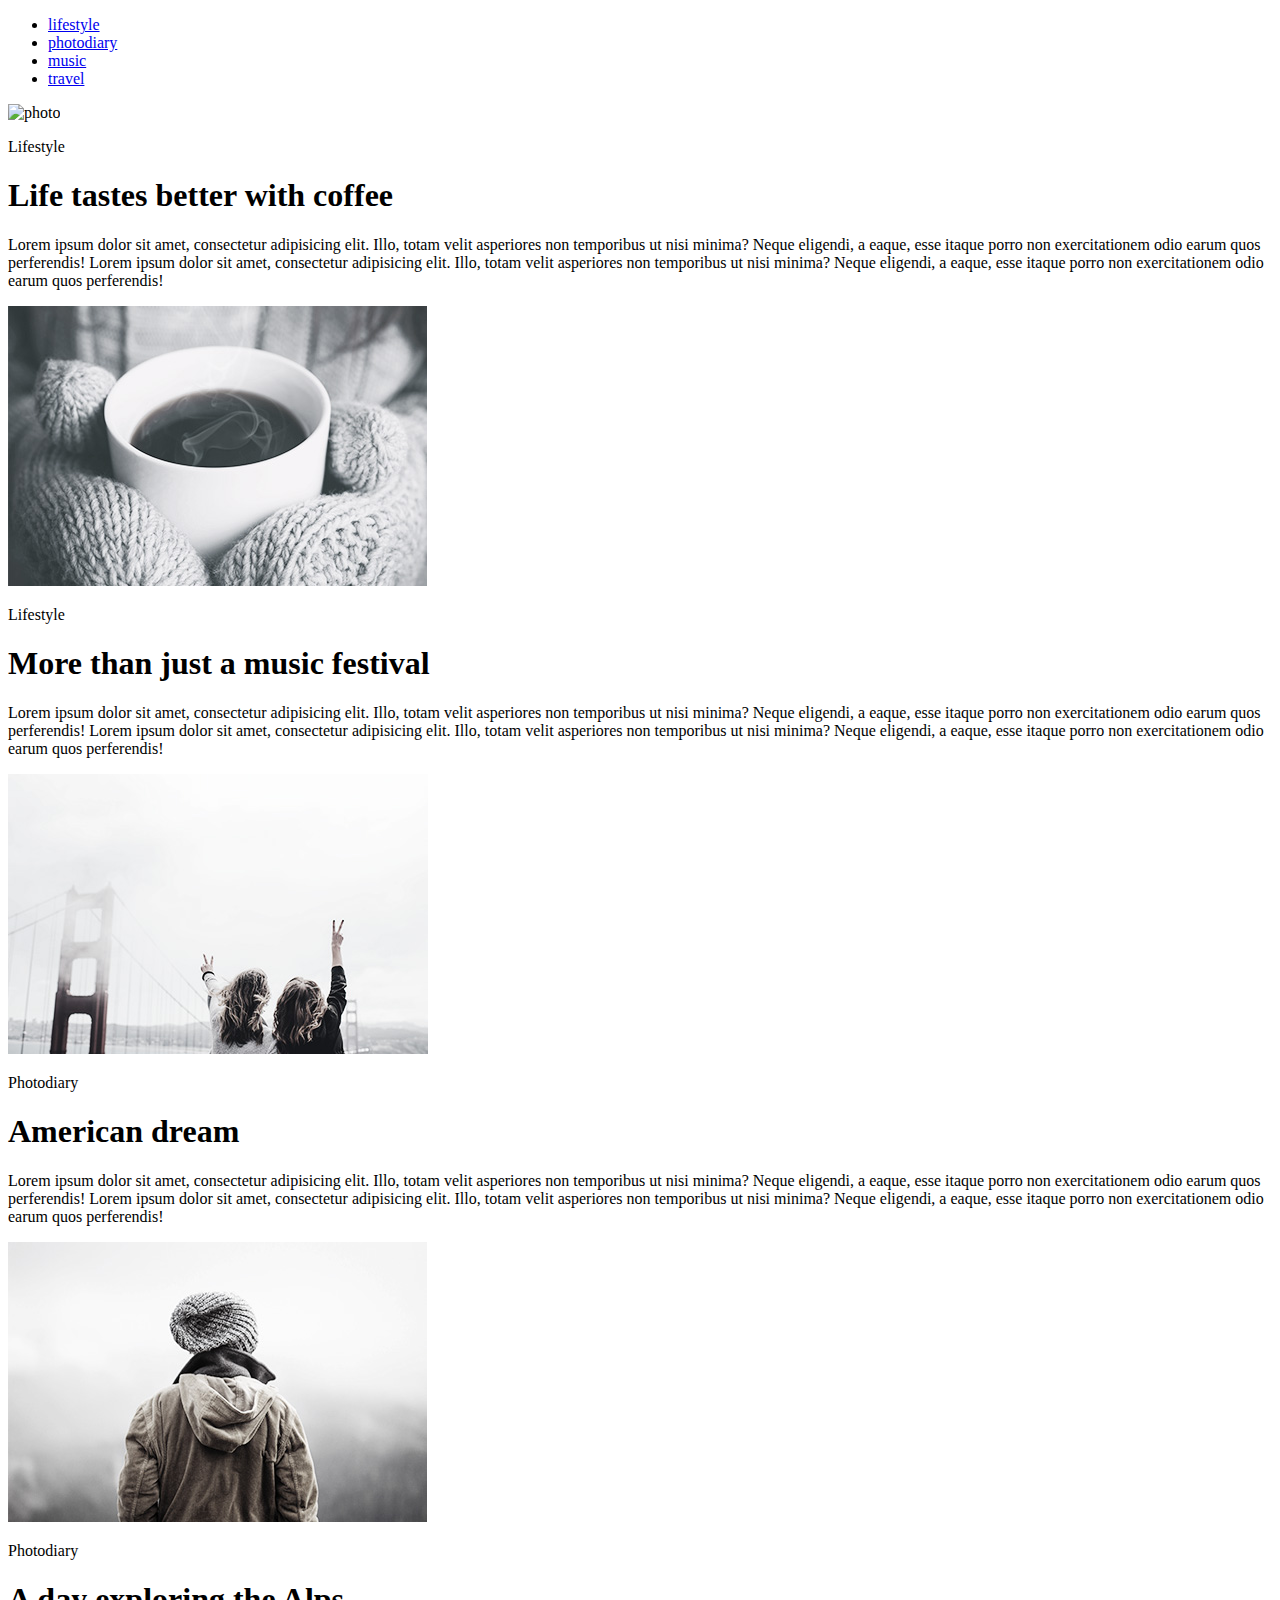
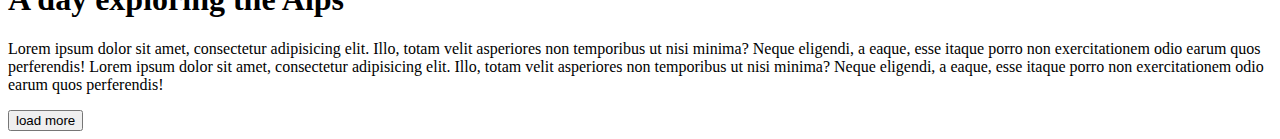
==== index.html @ 51ed2353 "Update index.html" ====
<!DOCTYPE html>
<html lang="en">
<head>
    <meta charset="UTF-8">
    <meta name="viewport" content="width=device-width, initial-scale=1.0">
    <meta http-equiv="X-UA-Compatible" content="ie=edge">
    <title>Document</title>
</head>
<body>
  <ul>

  <li> 

     <a href="http://google.com" target="_blank" title="lifestyle">lifestyle</a>

  </li>

<li> <a href="http://google.com" target="_blank" title="photodiary">photodiary</a>

</li>

<li> <a href="http://google.com" target="_blank" title="music">music</a>

</li>

<li> <a href="http://google.com" target="_blank" title="travel">travel</a>

</li>

</ul>

<img src="/storage/emulated/0/Download/html works/image-1.jpg" alt="photo" width="300" heigh="100">

<p>Lifestyle</p>

<p><h1>Life tastes better with coffee</h1></p>

<p>Lorem ipsum dolor sit amet, consectetur adipisicing elit. Illo, totam velit asperiores non temporibus ut nisi minima? Neque eligendi, a eaque, esse itaque porro non exercitationem odio earum quos perferendis! Lorem ipsum dolor sit amet, consectetur adipisicing elit. Illo, totam velit asperiores non temporibus ut nisi minima? Neque eligendi, a eaque, esse itaque porro non exercitationem odio earum quos perferendis!</p>

<img src="image-2.jpg">

<p>Lifestyle</p>

<p><h1>More than just a music festival</h1></p>

<p>Lorem ipsum dolor sit amet, consectetur adipisicing elit. Illo, totam velit asperiores non temporibus ut nisi minima? Neque eligendi, a eaque, esse itaque porro non exercitationem odio earum quos perferendis! Lorem ipsum dolor sit amet, consectetur adipisicing elit. Illo, totam velit asperiores non temporibus ut nisi minima? Neque eligendi, a eaque, esse itaque porro non exercitationem odio earum quos perferendis!</p>

<img src="image-3.jpg">

<p>Photodiary</p>

<p><h1>American dream</h1></p>

<p>Lorem ipsum dolor sit amet, consectetur adipisicing elit. Illo, totam velit asperiores non temporibus ut nisi minima? Neque eligendi, a eaque, esse itaque porro non exercitationem odio earum quos perferendis! Lorem ipsum dolor sit amet, consectetur adipisicing elit. Illo, totam velit asperiores non temporibus ut nisi minima? Neque eligendi, a eaque, esse itaque porro non exercitationem odio earum quos perferendis!</p>

<img src="image-4.jpeg">

<p>Photodiary</p></h1>

<p><h1>A day exploring the Alps</h1></p>

<p>Lorem ipsum dolor sit amet, consectetur adipisicing elit. Illo, totam velit asperiores non temporibus ut nisi minima? Neque eligendi, a eaque, esse itaque porro non exercitationem odio earum quos perferendis! Lorem ipsum dolor sit amet, consectetur adipisicing elit. Illo, totam velit asperiores non temporibus ut nisi minima? Neque eligendi, a eaque, esse itaque porro non exercitationem odio earum quos perferendis!</p>

<button title="music">load more</button>  
</body>
</html>
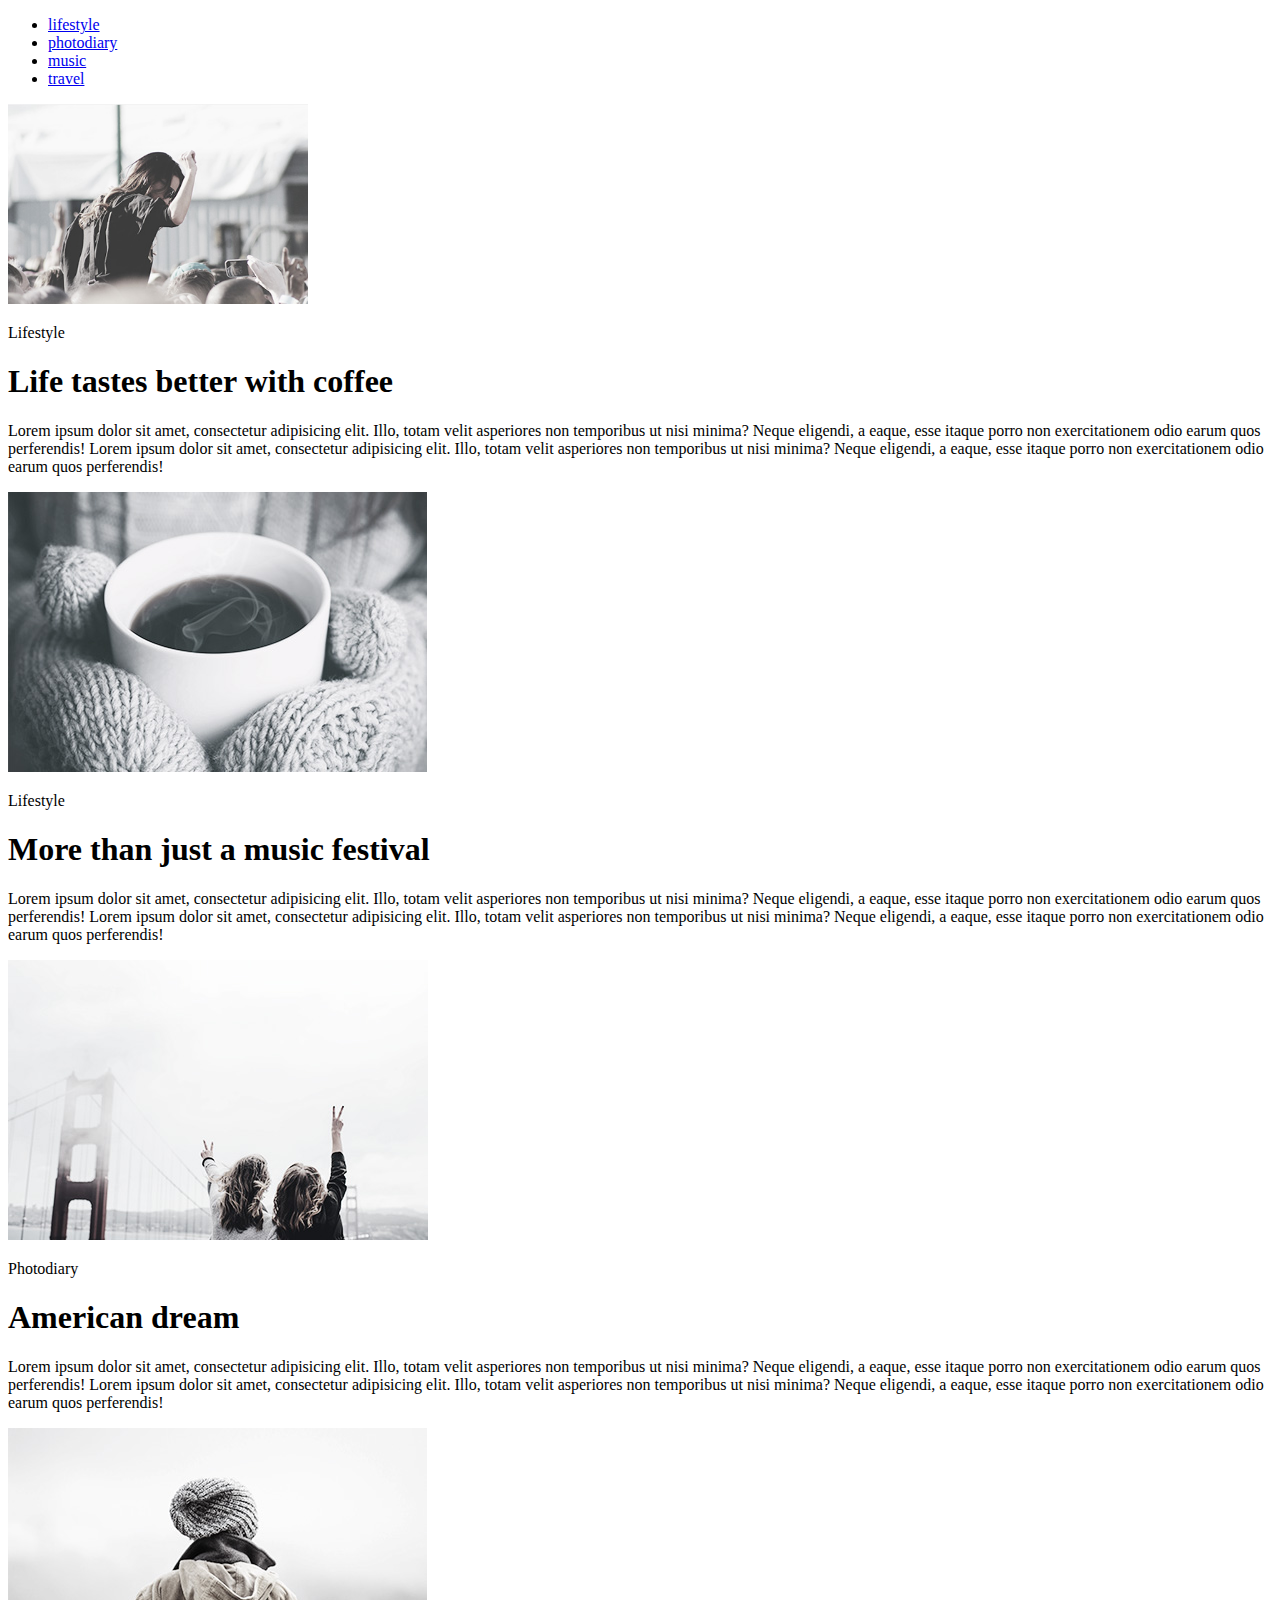
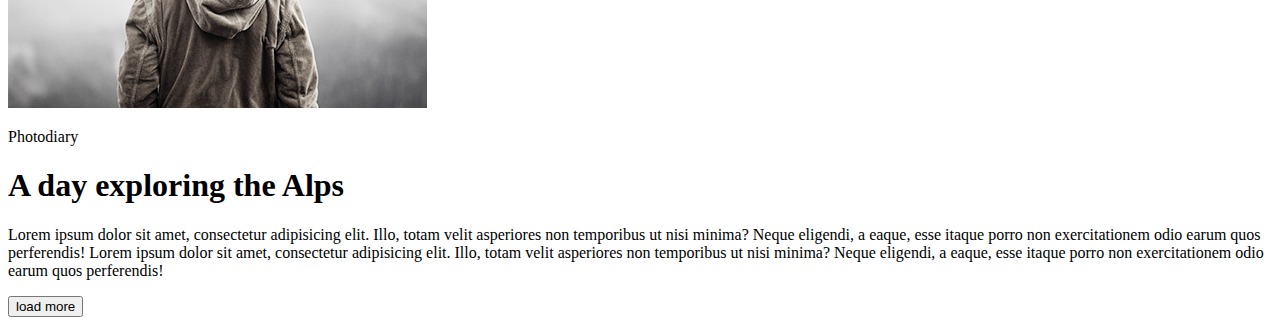
==== commit fd5bc44b: "Update index.html" ====
--- a/index.html
+++ b/index.html
@@ -29,7 +29,7 @@
 
 </ul>
 
-<img src="/storage/emulated/0/Download/html works/image-1.jpg" alt="photo" width="300" heigh="100">
+<img src="image-1.jpg" alt="photo" width="300" heigh="100">
 
 <p>Lifestyle</p>
 
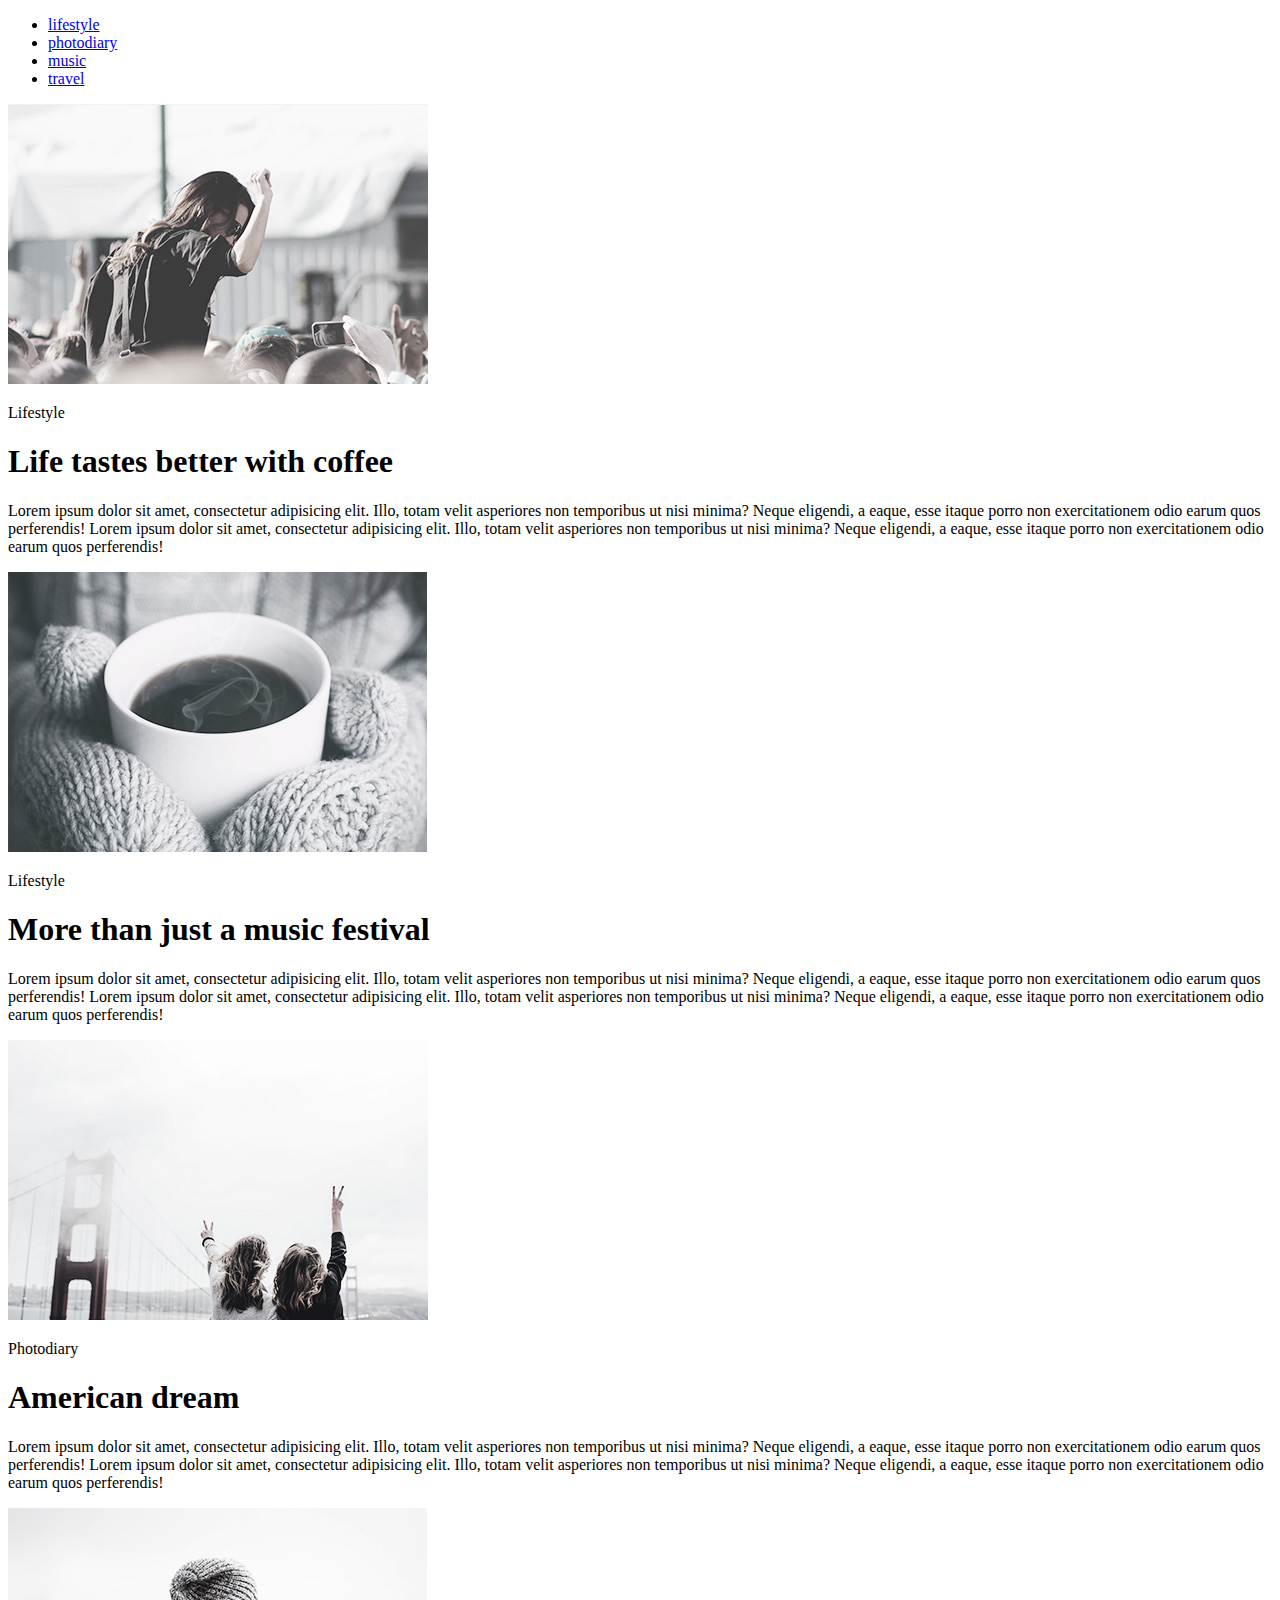
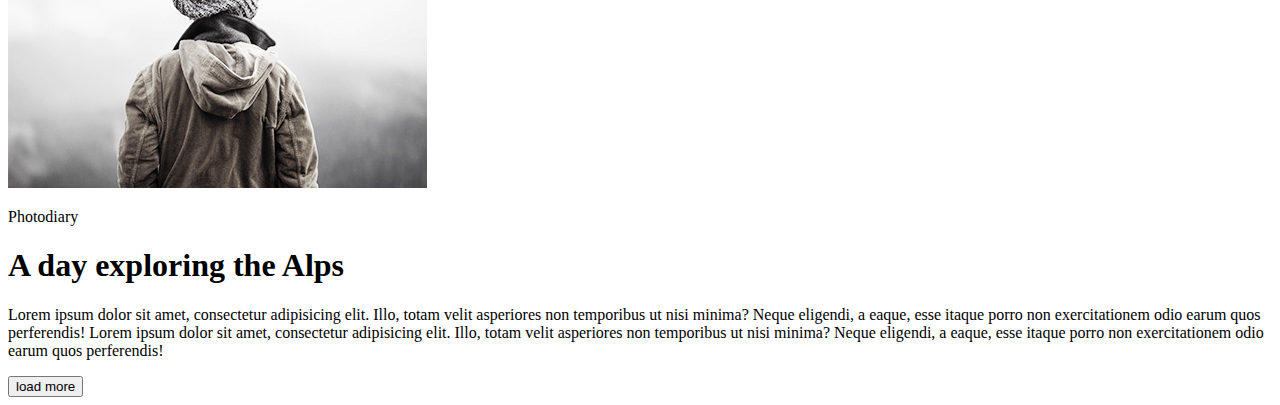
==== commit 598d68f6: "Update index.html" ====
--- a/index.html
+++ b/index.html
@@ -29,7 +29,7 @@
 
 </ul>
 
-<img src="image-1.jpg" alt="photo" width="300" heigh="100">
+<img src="image-1.jpg" >
 
 <p>Lifestyle</p>
 
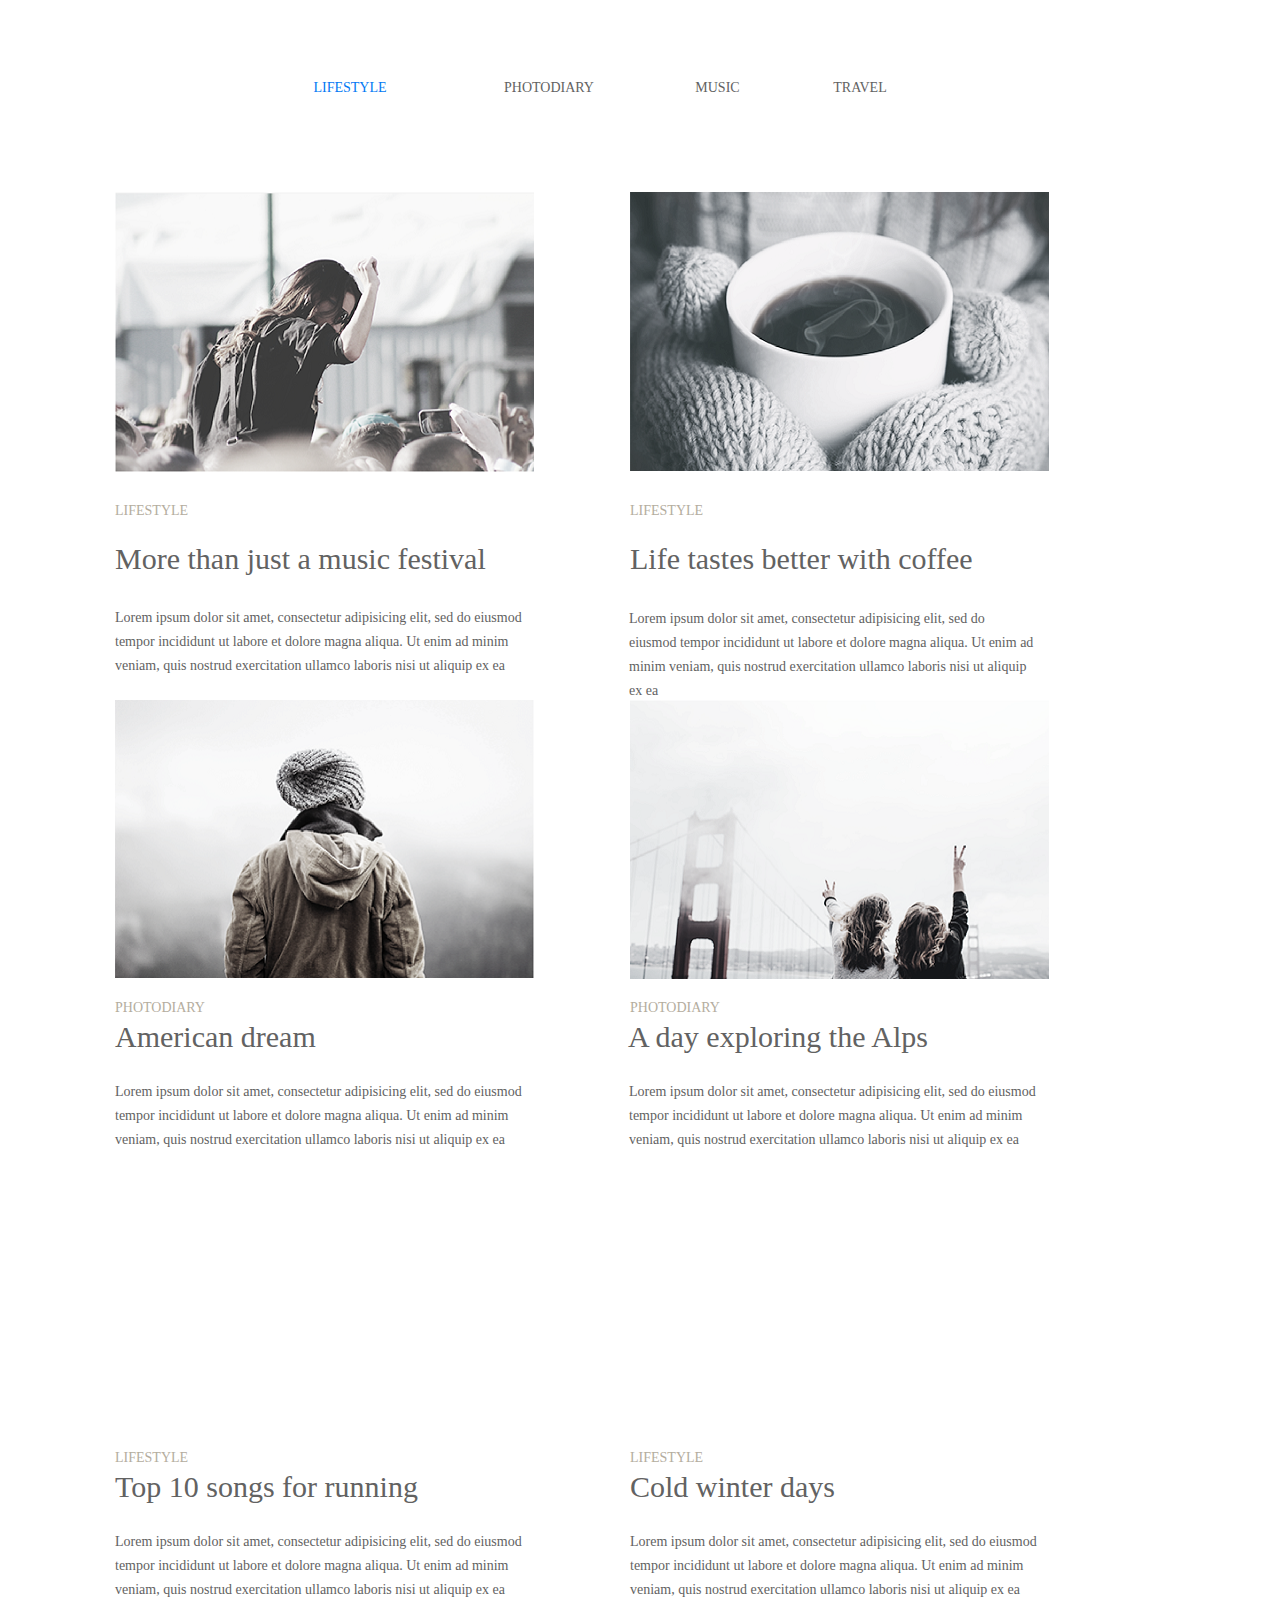
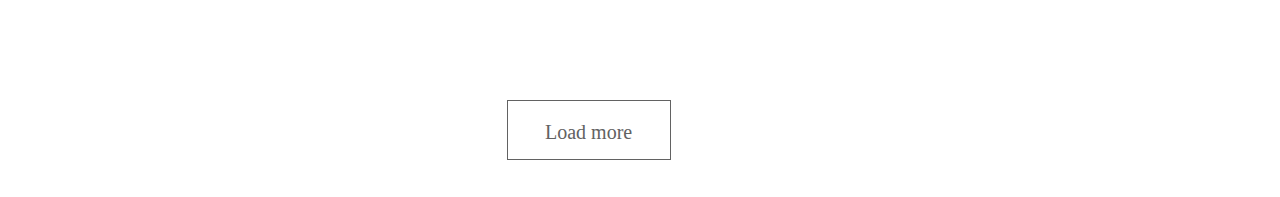
==== commit 1a61f26d: "Add files via upload" ====
--- a/index.html
+++ b/index.html
@@ -1,66 +1,138 @@
 <!DOCTYPE html>
 <html lang="en">
+
 <head>
     <meta charset="UTF-8">
     <meta name="viewport" content="width=device-width, initial-scale=1.0">
     <meta http-equiv="X-UA-Compatible" content="ie=edge">
-    <title>Document</title>
+    <title>Homework</title>
+    <link rel="stylesheet" href="style.css"></link>
 </head>
+
 <body>
-  <ul>
+    <div class="bx">
+        **********
+    </div>
 
-  <li> 
+    <div class="_lifestyle">
+        LIFESTYLE
+    </div>
 
-     <a href="http://google.com" target="_blank" title="lifestyle">lifestyle</a>
+    <div class="photodiary">
+        PHOTODIARY
+    </div>
 
-  </li>
+    <div class="music">
+        MUSIC
+    </div>
 
-<li> <a href="http://google.com" target="_blank" title="photodiary">photodiary</a>
+    <div class="travel">
+        TRAVEL
+    </div>
 
-</li>
+    <div class="image1">
+        <img src="image1.png" alt="">
+    </div>
 
-<li> <a href="http://google.com" target="_blank" title="music">music</a>
+    <div class="image2">
+        <img src="image2.png" alt="">
+    </div>
 
-</li>
+    <div class="image3">
+        <img src="image3.png" alt="">
+    </div>
 
-<li> <a href="http://google.com" target="_blank" title="travel">travel</a>
+    <div class="image4">
+        <img src="image4.png" alt="">
+    </div>
 
-</li>
+    <div class="image5">
+        <img src="image5.png" alt="">
+    </div>
 
-</ul>
+    <div class="image6">
+        <img src="image6.png" alt="">
+    </div>
 
-<img src="image-1.jpg" >
+    <div class="Lifestyle">
+        LIFESTYLE
+    </div>
 
-<p>Lifestyle</p>
+    <div class="More_than_just_a_music_festival_">
+        More than just a music festival
+    </div>
 
-<p><h1>Life tastes better with coffee</h1></p>
+    <div class="text1">
+        Lorem ipsum dolor sit amet, consectetur adipisicing elit, sed do eiusmod tempor incididunt ut labore et dolore magna aliqua. Ut enim ad minim veniam, quis nostrud exercitation ullamco laboris nisi ut aliquip ex ea
+    </div>
 
-<p>Lorem ipsum dolor sit amet, consectetur adipisicing elit. Illo, totam velit asperiores non temporibus ut nisi minima? Neque eligendi, a eaque, esse itaque porro non exercitationem odio earum quos perferendis! Lorem ipsum dolor sit amet, consectetur adipisicing elit. Illo, totam velit asperiores non temporibus ut nisi minima? Neque eligendi, a eaque, esse itaque porro non exercitationem odio earum quos perferendis!</p>
+    <div class="lifestyle">
+        LIFESTYLE
+    </div>
 
-<img src="image-2.jpg">
+    <div class="Life_tastes_better_with_coffee">
+        Life tastes better with coffee
+    </div>
 
-<p>Lifestyle</p>
+    <div class="text2">
+        Lorem ipsum dolor sit amet, consectetur adipisicing elit, sed do eiusmod tempor incididunt ut labore et dolore magna aliqua. Ut enim ad minim veniam, quis nostrud exercitation ullamco laboris nisi ut aliquip ex ea
+    </div>
 
-<p><h1>More than just a music festival</h1></p>
+    <div class="photodiary1">
+        PHOTODIARY
+    </div>
 
-<p>Lorem ipsum dolor sit amet, consectetur adipisicing elit. Illo, totam velit asperiores non temporibus ut nisi minima? Neque eligendi, a eaque, esse itaque porro non exercitationem odio earum quos perferendis! Lorem ipsum dolor sit amet, consectetur adipisicing elit. Illo, totam velit asperiores non temporibus ut nisi minima? Neque eligendi, a eaque, esse itaque porro non exercitationem odio earum quos perferendis!</p>
+    <div class="American_dream">
+        American dream
+    </div>
 
-<img src="image-3.jpg">
+    <div class="text3">
+        Lorem ipsum dolor sit amet, consectetur adipisicing elit, sed do eiusmod tempor incididunt ut labore et dolore magna aliqua. Ut enim ad minim veniam, quis nostrud exercitation ullamco laboris nisi ut aliquip ex ea
+    </div>
 
-<p>Photodiary</p>
+    <div class="photodiary2">
+        PHOTODIARY
+    </div>
 
-<p><h1>American dream</h1></p>
+    <div class="A_day_exploring_the_Alps">
+        A day exploring the Alps
+    </div>
 
-<p>Lorem ipsum dolor sit amet, consectetur adipisicing elit. Illo, totam velit asperiores non temporibus ut nisi minima? Neque eligendi, a eaque, esse itaque porro non exercitationem odio earum quos perferendis! Lorem ipsum dolor sit amet, consectetur adipisicing elit. Illo, totam velit asperiores non temporibus ut nisi minima? Neque eligendi, a eaque, esse itaque porro non exercitationem odio earum quos perferendis!</p>
+    <div class="text4">
+        Lorem ipsum dolor sit amet, consectetur adipisicing elit, sed do eiusmod tempor incididunt ut labore et dolore magna aliqua. Ut enim ad minim veniam, quis nostrud exercitation ullamco laboris nisi ut aliquip ex ea
+    </div>
 
-<img src="image-4.jpeg">
+    <div class="lifestyle1">
+        LIFESTYLE
+    </div>
 
-<p>Photodiary</p></h1>
+    <div class="Top_10_song_for_running">
+        Top 10 songs for running
+    </div>
 
-<p><h1>A day exploring the Alps</h1></p>
+    <div class="text5">
+        Lorem ipsum dolor sit amet, consectetur adipisicing elit, sed do eiusmod tempor incididunt ut labore et dolore magna aliqua. Ut enim ad minim veniam, quis nostrud exercitation ullamco laboris nisi ut aliquip ex ea
+    </div>
 
-<p>Lorem ipsum dolor sit amet, consectetur adipisicing elit. Illo, totam velit asperiores non temporibus ut nisi minima? Neque eligendi, a eaque, esse itaque porro non exercitationem odio earum quos perferendis! Lorem ipsum dolor sit amet, consectetur adipisicing elit. Illo, totam velit asperiores non temporibus ut nisi minima? Neque eligendi, a eaque, esse itaque porro non exercitationem odio earum quos perferendis!</p>
+    <div class="lifestyle2">
+        LIFESTYLE
+    </div>
 
-<button title="music">load more</button>  
+    <div class="cold_winter_days">
+        Cold winter days
+    </div>
+
+    <div class="text6">
+        Lorem ipsum dolor sit amet, consectetur adipisicing elit, sed do eiusmod tempor incididunt ut labore et dolore magna aliqua. Ut enim ad minim veniam, quis nostrud exercitation ullamco laboris nisi ut aliquip ex ea
+    </div>
+
+    <div class="box">
+
+    </div>
+
+    <div class="Load_more">
+        Load more
+    </div>
 </body>
-</html>
+
+</html>--- a/style.css
+++ b/style.css
@@ -0,0 +1,380 @@
+.bx {
+    background: rgb(255, 255, 255);
+    color: rgb(255, 255, 255);
+    width: 1200px;
+    height: 77px;
+}
+
+._lifestyle {
+    color: rgb(2, 120, 244);
+    font-size: 14px;
+    font-family: "Times New Roman";
+    text-transform: uppercase;
+    line-height: 1.714;
+    text-align: center;
+    position: absolute;
+    left: 313px;
+    top: 76px;
+    width: 74px;
+    height: 10px;
+    z-index: 70;
+}
+
+.photodiary {
+    font-size: 14px;
+    font-family: "Times New Roman";
+    color: rgb( 98, 98, 98);
+    text-transform: uppercase;
+    line-height: 1.714;
+    text-align: center;
+    position: absolute;
+    left: 504px;
+    top: 76px;
+    width: 90px;
+    height: 10px;
+    z-index: 69;
+}
+
+.music {
+    font-size: 14px;
+    font-family: "Times New Roman";
+    color: rgb( 98, 98, 98);
+    text-transform: uppercase;
+    line-height: 1.714;
+    text-align: center;
+    position: absolute;
+    left: 695px;
+    top: 76px;
+    width: 45px;
+    height: 10px;
+    z-index: 68;
+}
+
+.travel {
+    font-size: 14px;
+    font-family: "Times New Roman";
+    color: rgb( 98, 98, 98);
+    text-transform: uppercase;
+    line-height: 1.714;
+    text-align: center;
+    position: absolute;
+    left: 833px;
+    top: 76px;
+    width: 54px;
+    height: 10px;
+    z-index: 67;
+}
+
+.image1 {
+    position: absolute;
+    left: 115px;
+    top: 192px;
+    width: 420px;
+    height: 280px;
+    z-index: 62;
+}
+
+.image2 {
+    position: absolute;
+    left: 630px;
+    top: 192px;
+    width: 422px;
+    height: 321px;
+    z-index: 53;
+}
+
+.image3 {
+    position: absolute;
+    left: 115px;
+    top: 700px;
+    width: 488px;
+    height: 326px;
+    z-index: 42;
+}
+
+.image4 {
+    position: absolute;
+    left: 630px;
+    top: 700px;
+    width: 420px;
+    height: 298px;
+    z-index: 33;
+}
+
+.image5 {
+    position: absolute;
+    left: 115px;
+    top: 1150px;
+    width: 431px;
+    height: 647px;
+    z-index: 22;
+}
+
+.image6 {
+    position: absolute;
+    left: 630px;
+    top: 1150px;
+    width: 453px;
+    height: 316px;
+    z-index: 13;
+}
+
+.Lifestyle {
+    font-size: 14px;
+    font-family: "Ubuntu";
+    color: rgb( 180, 173, 158);
+    text-transform: uppercase;
+    position: absolute;
+    left: 115px;
+    top: 503px;
+    width: 63px;
+    height: 11px;
+    z-index: 59;
+}
+
+.More_than_just_a_music_festival_ {
+    font-size: 30px;
+    font-family: "PlayfairDisplay";
+    color: rgb( 98, 98, 98);
+    position: absolute;
+    left: 115px;
+    top: 542px;
+    width: 407px;
+    height: 30px;
+    z-index: 58;
+}
+
+.text1 {
+    font-size: 14px;
+    font-family: "PlayfairDisplay";
+    color: rgb( 98, 98, 98);
+    line-height: 1.714;
+    text-align: left;
+    position: absolute;
+    left: 115px;
+    top: 606px;
+    width: 414px;
+    height: 63px;
+    z-index: 57;
+}
+
+.lifestyle {
+    font-size: 14px;
+    font-family: "Ubuntu";
+    color: rgb( 180, 173, 158);
+    text-transform: uppercase;
+    position: absolute;
+    left: 630px;
+    top: 503px;
+    width: 63px;
+    height: 11px;
+    z-index: 50;
+}
+
+.Life_tastes_better_with_coffee {
+    font-size: 30px;
+    font-family: "PlayfairDisplay";
+    color: rgb( 98, 98, 98);
+    position: absolute;
+    left: 630px;
+    top: 542px;
+    width: 377px;
+    height: 25px;
+    z-index: 49;
+}
+
+.text2 {
+    font-size: 14px;
+    font-family: "Times New Roman";
+    color: rgb( 98, 98, 98);
+    line-height: 1.714;
+    text-align: left;
+    position: absolute;
+    left: 629px;
+    top: 607px;
+    width: 405px;
+    height: 61px;
+    z-index: 48;
+}
+
+.photodiary1 {
+    font-size: 14px;
+    font-family: "Ubuntu";
+    color: rgb( 180, 173, 158);
+    text-transform: uppercase;
+    position: absolute;
+    left: 115px;
+    top: 1000px;
+    width: 85px;
+    height: 11px;
+    z-index: 39;
+}
+
+.American_dream {
+    font-size: 30px;
+    font-family: "PlayfairDisplay";
+    color: rgb( 98, 98, 98);
+    position: absolute;
+    left: 115px;
+    top: 1020px;
+    width: 226px;
+    height: 25px;
+    z-index: 38;
+}
+
+.text3 {
+    font-size: 14px;
+    font-family: "PlayfairDisplay";
+    color: rgb( 98, 98, 98);
+    line-height: 1.714;
+    text-align: left;
+    position: absolute;
+    left: 115px;
+    top: 1080px;
+    width: 414px;
+    height: 63px;
+    z-index: 37;
+}
+
+.photodiary2 {
+    font-size: 14px;
+    font-family: "Ubuntu";
+    color: rgb( 180, 173, 158);
+    text-transform: uppercase;
+    position: absolute;
+    left: 630px;
+    top: 1000px;
+    width: 85px;
+    height: 11px;
+    z-index: 30;
+}
+
+.A_day_exploring_the_Alps {
+    font-size: 30px;
+    font-family: "PlayfairDisplay";
+    color: rgb( 98, 98, 98);
+    position: absolute;
+    left: 628px;
+    top: 1020px;
+    width: 324px;
+    height: 30px;
+    z-index: 29;
+}
+
+.text4 {
+    font-size: 14px;
+    font-family: "PlayfairDisplay";
+    color: rgb( 98, 98, 98);
+    line-height: 1.714;
+    text-align: left;
+    position: absolute;
+    left: 629px;
+    top: 1080px;
+    width: 414px;
+    height: 63px;
+    z-index: 28;
+}
+
+.lifestyle1 {
+    font-size: 14px;
+    font-family: "Ubuntu";
+    color: rgb( 180, 173, 158);
+    text-transform: uppercase;
+    position: absolute;
+    left: 115px;
+    top: 1450px;
+    width: 63px;
+    height: 11px;
+    z-index: 19;
+}
+
+.Top_10_song_for_running {
+    font-size: 30px;
+    font-family: "PlayfairDisplay";
+    color: rgb( 98, 98, 98);
+    position: absolute;
+    left: 115px;
+    top: 1470px;
+    width: 321px;
+    height: 30px;
+    z-index: 18;
+}
+
+.text5 {
+    font-size: 14px;
+    font-family: "PlayfairDisplay";
+    color: rgb( 98, 98, 98);
+    line-height: 1.714;
+    text-align: left;
+    position: absolute;
+    left: 115px;
+    top: 1530px;
+    width: 414px;
+    height: 63px;
+    z-index: 17;
+}
+
+.lifestyle2 {
+    font-size: 14px;
+    font-family: "Ubuntu";
+    color: rgb( 180, 173, 158);
+    text-transform: uppercase;
+    position: absolute;
+    left: 630px;
+    top: 1450px;
+    width: 63px;
+    height: 11px;
+    z-index: 19;
+}
+
+.cold_winter_days {
+    font-size: 30px;
+    font-family: "PlayfairDisplay";
+    color: rgb( 98, 98, 98);
+    position: absolute;
+    left: 630px;
+    top: 1470px;
+    width: 321px;
+    height: 30px;
+    z-index: 18;
+}
+
+.text6 {
+    font-size: 14px;
+    font-family: "PlayfairDisplay";
+    color: rgb( 98, 98, 98);
+    line-height: 1.714;
+    text-align: left;
+    position: absolute;
+    left: 630px;
+    top: 1530px;
+    width: 414px;
+    height: 63px;
+    z-index: 17;
+}
+
+.box {
+    border-width: 1px;
+    border-color: rgb( 98, 98, 98);
+    border-style: solid;
+    position: absolute;
+    text-align: center;
+    left: 507px;
+    top: 1700px;
+    width: 162px;
+    height: 58px;
+    z-index: 3;
+}
+
+.Load_more {
+    font-size: 20px;
+    font-family: "PlayfairDisplay";
+    color: rgb( 98, 98, 98);
+    line-height: 1.2;
+    position: absolute;
+    left: 545px;
+    top: 1720px;
+    width: 96px;
+    height: 17px;
+    z-index: 4;
+}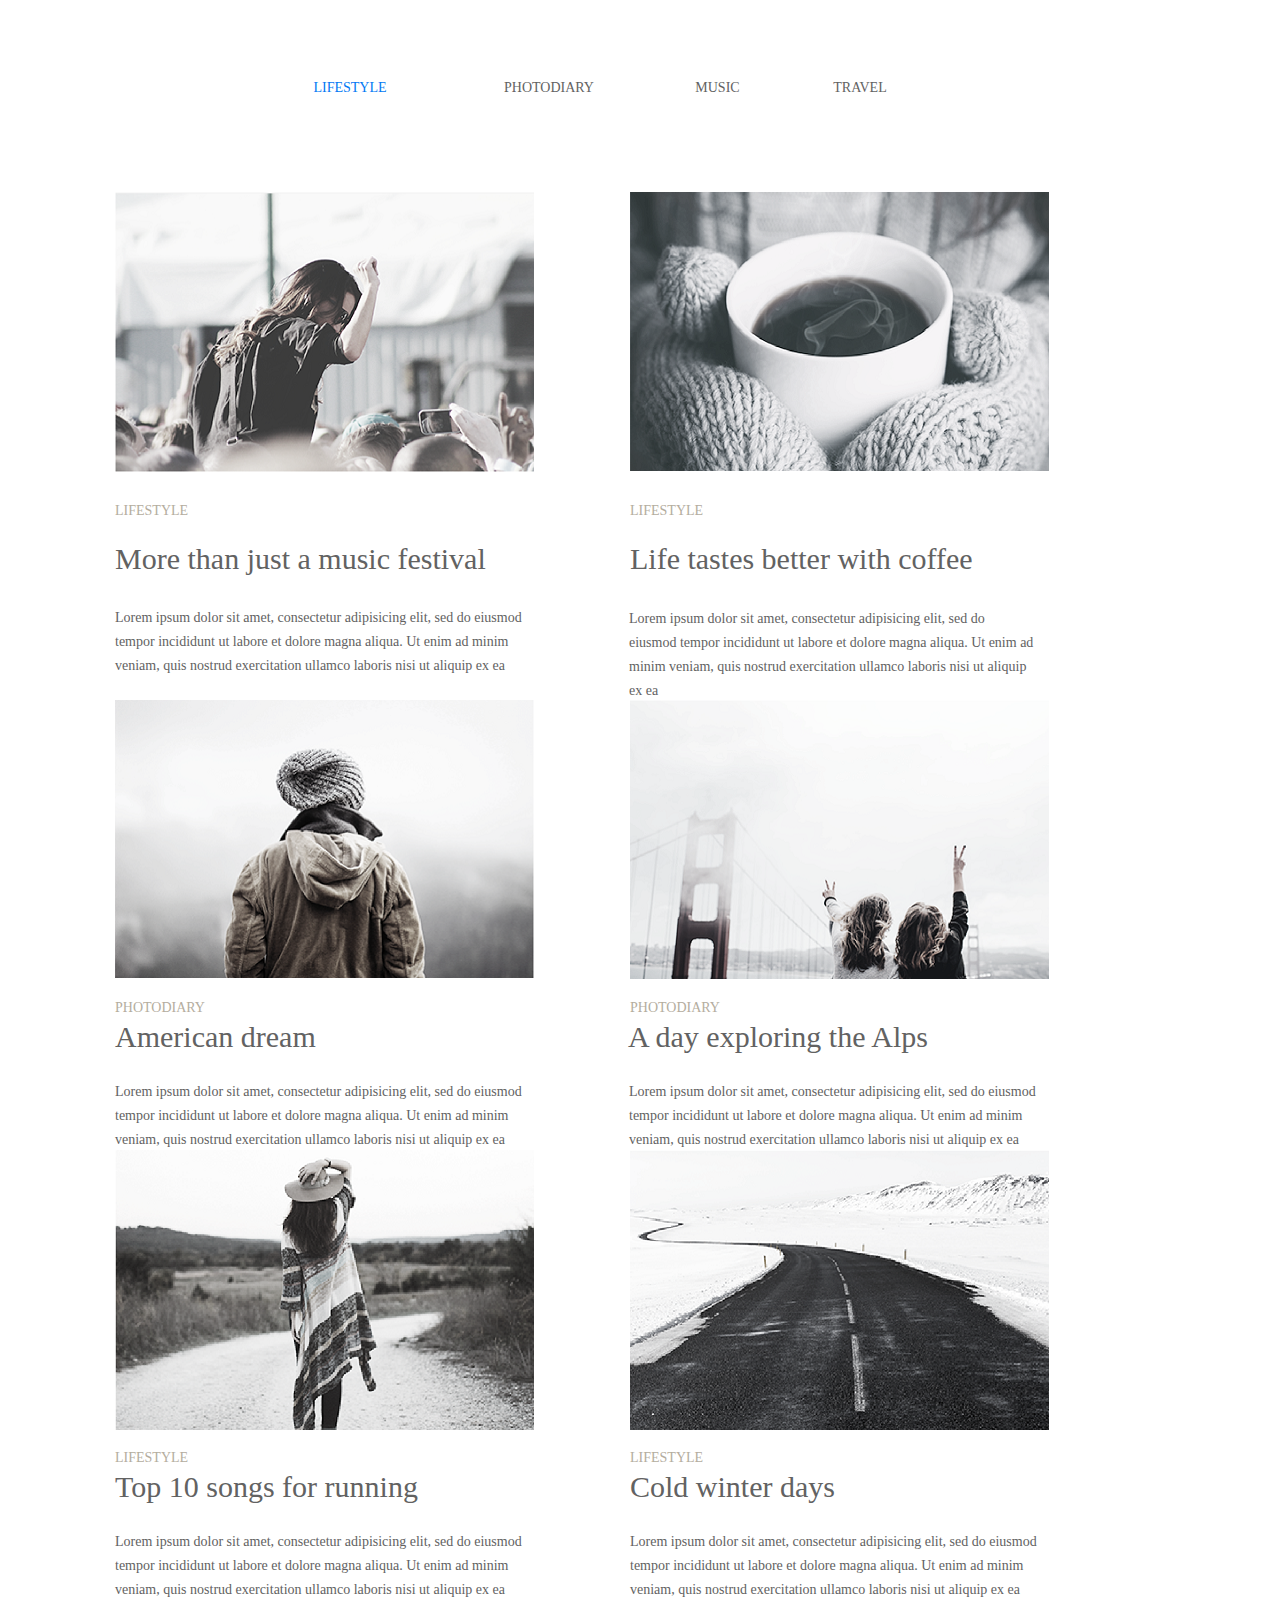
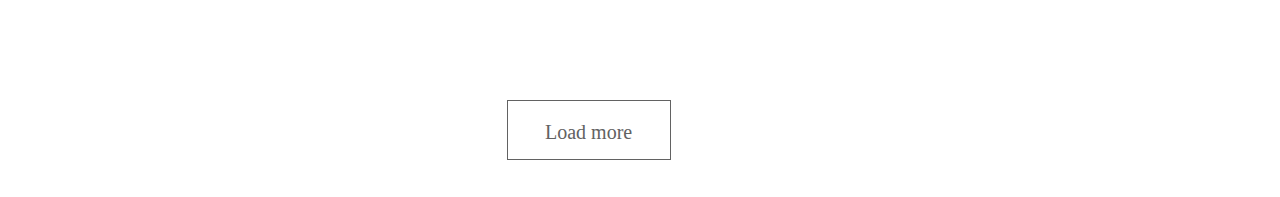
==== commit 86782a8d: "Update index.html" ====
--- a/index.html
+++ b/index.html
@@ -1,3 +1,4 @@
+
 <!DOCTYPE html>
 <html lang="en">
 
@@ -135,4 +136,4 @@
     </div>
 </body>
 
-</html>+</html>
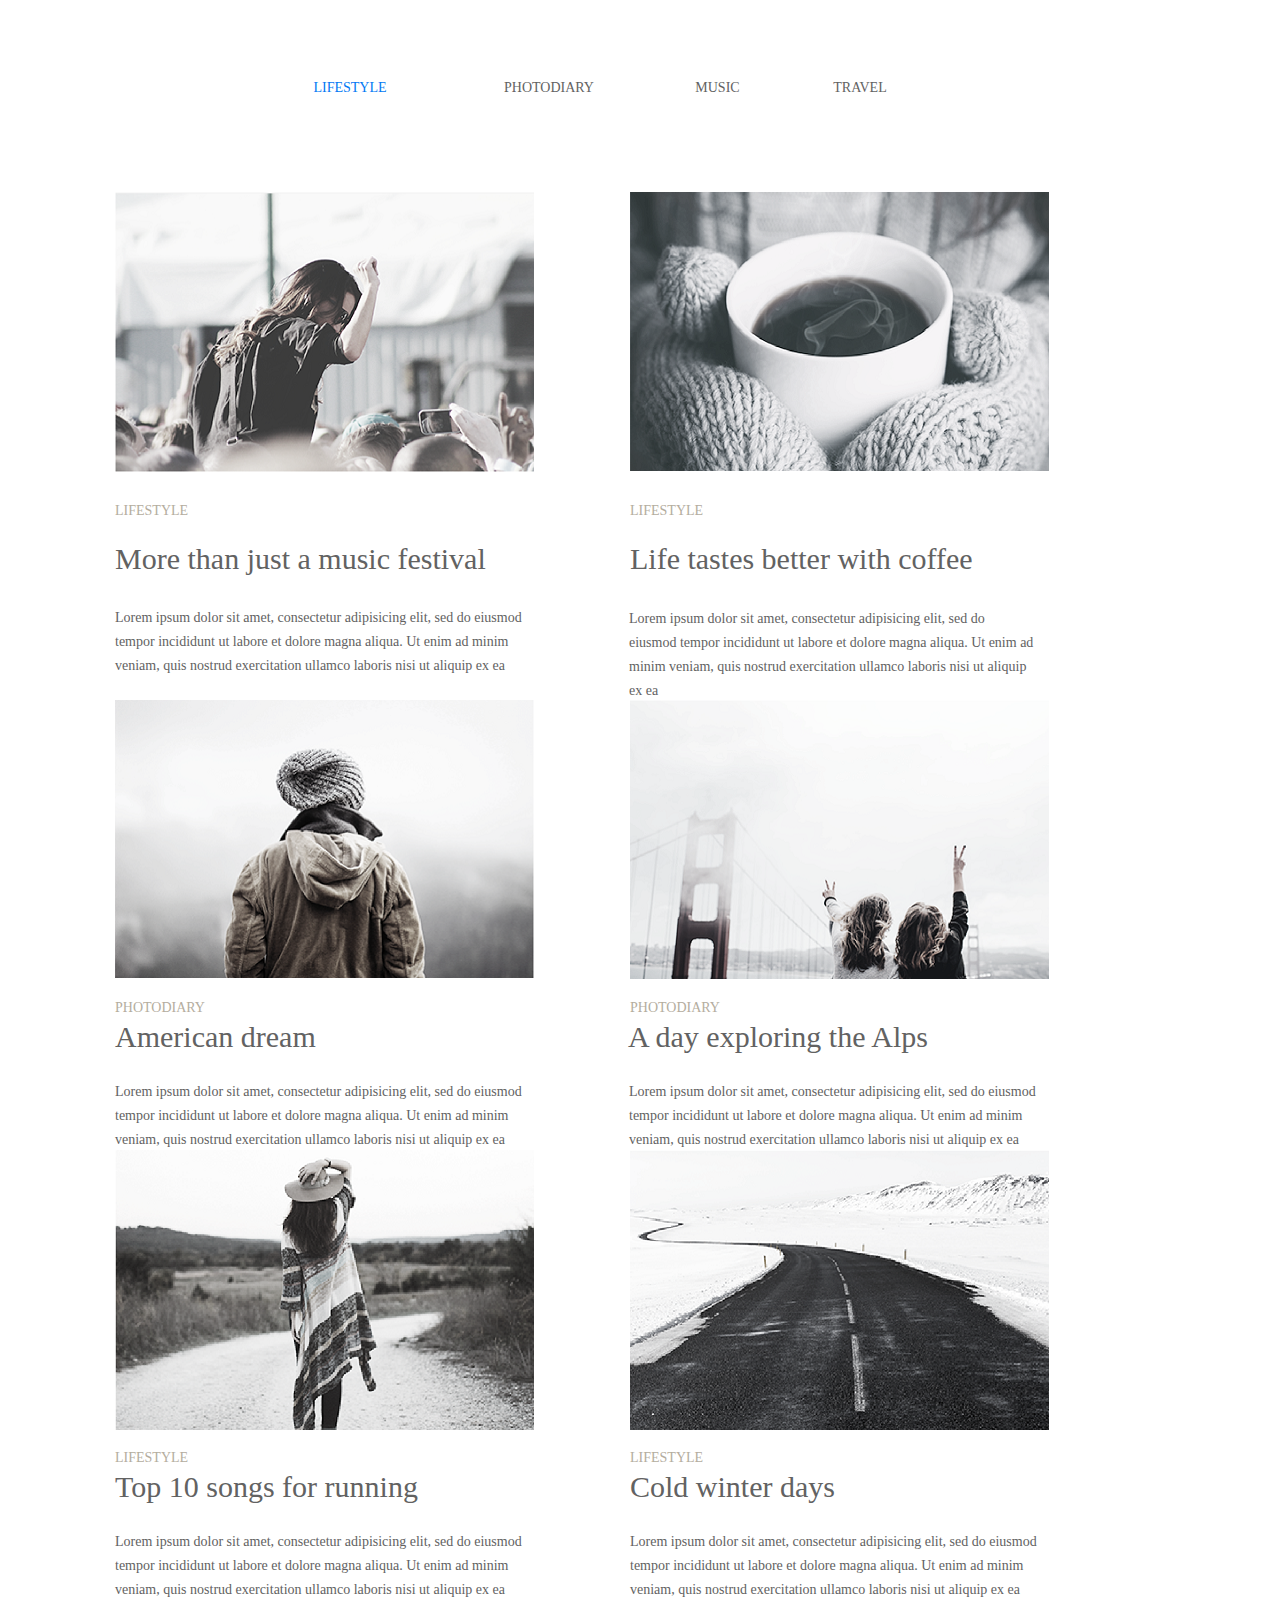
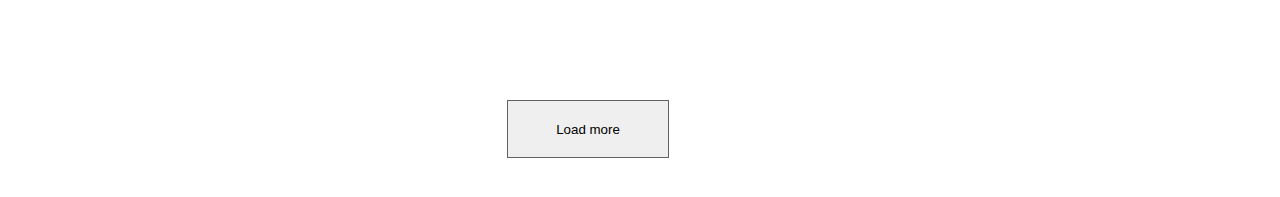
==== commit 8d6362ba: "Update index.html" ====
--- a/index.html
+++ b/index.html
@@ -126,14 +126,8 @@
     <div class="text6">
         Lorem ipsum dolor sit amet, consectetur adipisicing elit, sed do eiusmod tempor incididunt ut labore et dolore magna aliqua. Ut enim ad minim veniam, quis nostrud exercitation ullamco laboris nisi ut aliquip ex ea
     </div>
-
-    <div class="box">
-
-    </div>
-
-    <div class="Load_more">
-        Load more
-    </div>
+    
+    <button class="btn"> Load more </button>
 </body>
 
 </html>
--- a/style.css
+++ b/style.css
@@ -5,6 +5,19 @@
     height: 77px;
 }
 
+.btn {
+    border-width: 1px;
+    border-color: rgb( 98, 98, 98);
+    border-style: solid;
+    position: absolute;
+    text-align: center;
+    left: 507px;
+    top: 1700px;
+    width: 162px;
+    height: 58px;
+    z-index: 3;
+} 
+
 ._lifestyle {
     color: rgb(2, 120, 244);
     font-size: 14px;
@@ -377,4 +390,4 @@
     width: 96px;
     height: 17px;
     z-index: 4;
-}+}
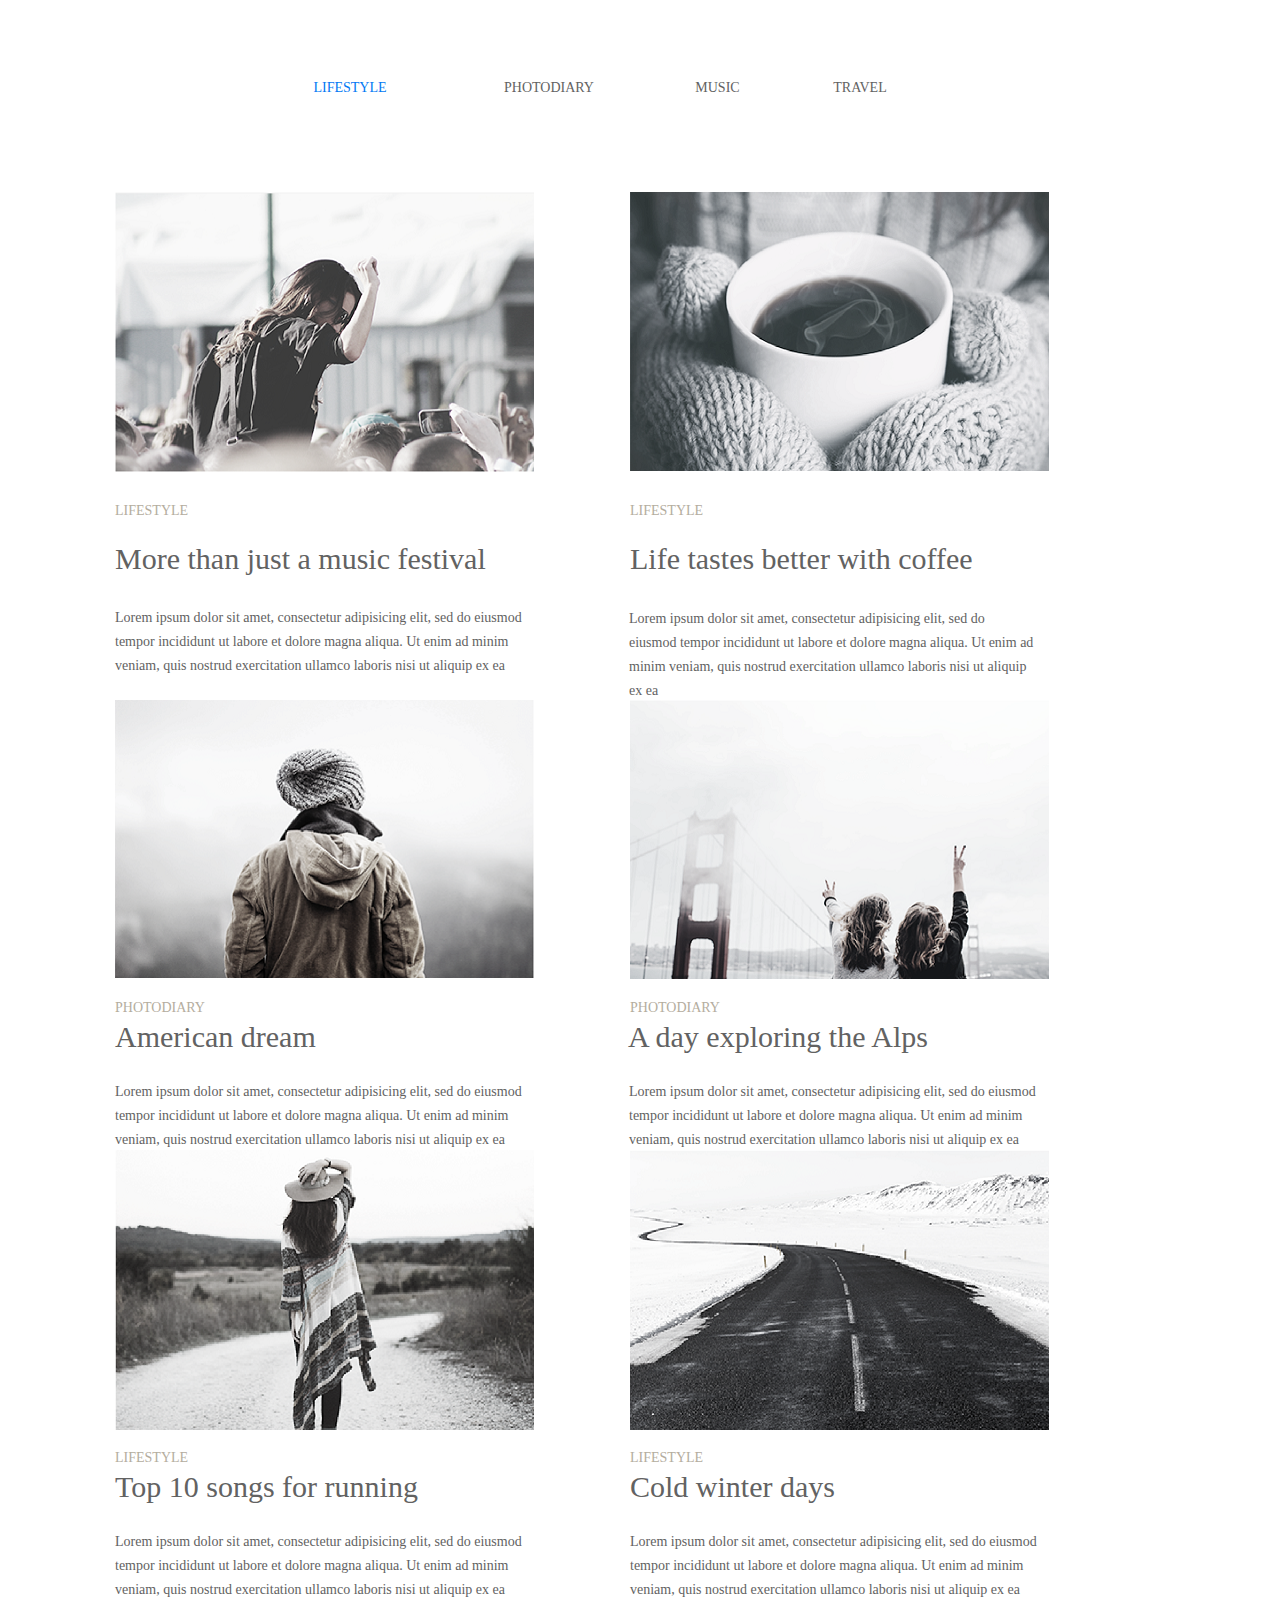
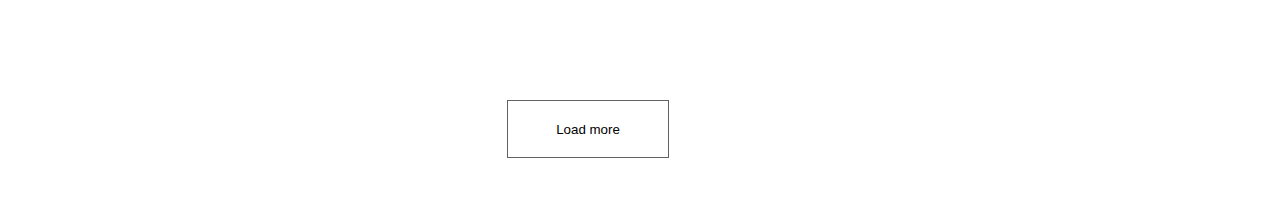
==== commit f3daf53e: "Update index.html" ====
--- a/index.html
+++ b/index.html
@@ -1,4 +1,3 @@
-
 <!DOCTYPE html>
 <html lang="en">
 
@@ -126,7 +125,7 @@
     <div class="text6">
         Lorem ipsum dolor sit amet, consectetur adipisicing elit, sed do eiusmod tempor incididunt ut labore et dolore magna aliqua. Ut enim ad minim veniam, quis nostrud exercitation ullamco laboris nisi ut aliquip ex ea
     </div>
-    
+
     <button class="btn"> Load more </button>
 </body>
 
--- a/style.css
+++ b/style.css
@@ -1,14 +1,363 @@
 .bx {
     background: rgb(255, 255, 255);
     color: rgb(255, 255, 255);
-    width: 1200px;
     height: 77px;
+}
+
+
+._lifestyle {
+    color: rgb(2, 120, 244);
+    font-size: 14px;
+    font-family: "Times New Roman";
+    text-transform: uppercase;
+    line-height: 1.714;
+    text-align: center;
+    position: absolute;
+    left: 313px;
+    top: 76px;
+    width: 74px;
+    height: 10px;
+    z-index: 70;
+}
+
+.photodiary {
+    font-size: 14px;
+    font-family: "Times New Roman";
+    color: rgb( 98, 98, 98);
+    text-transform: uppercase;
+    line-height: 1.714;
+    text-align: center;
+    position: absolute;
+    left: 504px;
+    top: 76px;
+    width: 90px;
+    height: 10px;
+    z-index: 69;
+}
+
+.music {
+    font-size: 14px;
+    font-family: "Times New Roman";
+    color: rgb( 98, 98, 98);
+    text-transform: uppercase;
+    line-height: 1.714;
+    text-align: center;
+    position: absolute;
+    left: 695px;
+    top: 76px;
+    width: 45px;
+    height: 10px;
+    z-index: 68;
+}
+
+.travel {
+    font-size: 14px;
+    font-family: "Times New Roman";
+    color: rgb( 98, 98, 98);
+    text-transform: uppercase;
+    line-height: 1.714;
+    text-align: center;
+    position: absolute;
+    left: 833px;
+    top: 76px;
+    width: 54px;
+    height: 10px;
+    z-index: 67;
+}
+
+.image1 {
+    position: absolute;
+    left: 115px;
+    top: 192px;
+    width: 420px;
+    height: 280px;
+    z-index: 62;
+}
+
+.image2 {
+    position: absolute;
+    left: 630px;
+    top: 192px;
+    width: 422px;
+    height: 321px;
+    z-index: 53;
+}
+
+.image3 {
+    position: absolute;
+    left: 115px;
+    top: 700px;
+    width: 488px;
+    height: 326px;
+    z-index: 42;
+}
+
+.image4 {
+    position: absolute;
+    left: 630px;
+    top: 700px;
+    width: 420px;
+    height: 298px;
+    z-index: 33;
+}
+
+.image5 {
+    position: absolute;
+    left: 115px;
+    top: 1150px;
+    width: 431px;
+    height: 647px;
+    z-index: 22;
+}
+
+.image6 {
+    position: absolute;
+    left: 630px;
+    top: 1150px;
+    width: 453px;
+    height: 316px;
+    z-index: 13;
+}
+
+.Lifestyle {
+    font-size: 14px;
+    font-family: "Ubuntu";
+    color: rgb( 180, 173, 158);
+    text-transform: uppercase;
+    position: absolute;
+    left: 115px;
+    top: 503px;
+    width: 63px;
+    height: 11px;
+    z-index: 59;
+}
+
+.More_than_just_a_music_festival_ {
+    font-size: 30px;
+    font-family: "PlayfairDisplay";
+    color: rgb( 98, 98, 98);
+    position: absolute;
+    left: 115px;
+    top: 542px;
+    width: 407px;
+    height: 30px;
+    z-index: 58;
+}
+
+.text1 {
+    font-size: 14px;
+    font-family: "PlayfairDisplay";
+    color: rgb( 98, 98, 98);
+    line-height: 1.714;
+    text-align: left;
+    position: absolute;
+    left: 115px;
+    top: 606px;
+    width: 414px;
+    height: 63px;
+    z-index: 57;
+}
+
+.lifestyle {
+    font-size: 14px;
+    font-family: "Ubuntu";
+    color: rgb( 180, 173, 158);
+    text-transform: uppercase;
+    position: absolute;
+    left: 630px;
+    top: 503px;
+    width: 63px;
+    height: 11px;
+    z-index: 50;
+}
+
+.Life_tastes_better_with_coffee {
+    font-size: 30px;
+    font-family: "PlayfairDisplay";
+    color: rgb( 98, 98, 98);
+    position: absolute;
+    left: 630px;
+    top: 542px;
+    width: 377px;
+    height: 25px;
+    z-index: 49;
+}
+
+.text2 {
+    font-size: 14px;
+    font-family: "Times New Roman";
+    color: rgb( 98, 98, 98);
+    line-height: 1.714;
+    text-align: left;
+    position: absolute;
+    left: 629px;
+    top: 607px;
+    width: 405px;
+    height: 61px;
+    z-index: 48;
+}
+
+.photodiary1 {
+    font-size: 14px;
+    font-family: "Ubuntu";
+    color: rgb( 180, 173, 158);
+    text-transform: uppercase;
+    position: absolute;
+    left: 115px;
+    top: 1000px;
+    width: 85px;
+    height: 11px;
+    z-index: 39;
+}
+
+.American_dream {
+    font-size: 30px;
+    font-family: "PlayfairDisplay";
+    color: rgb( 98, 98, 98);
+    position: absolute;
+    left: 115px;
+    top: 1020px;
+    width: 226px;
+    height: 25px;
+    z-index: 38;
+}
+
+.text3 {
+    font-size: 14px;
+    font-family: "PlayfairDisplay";
+    color: rgb( 98, 98, 98);
+    line-height: 1.714;
+    text-align: left;
+    position: absolute;
+    left: 115px;
+    top: 1080px;
+    width: 414px;
+    height: 63px;
+    z-index: 37;
+}
+
+.photodiary2 {
+    font-size: 14px;
+    font-family: "Ubuntu";
+    color: rgb( 180, 173, 158);
+    text-transform: uppercase;
+    position: absolute;
+    left: 630px;
+    top: 1000px;
+    width: 85px;
+    height: 11px;
+    z-index: 30;
+}
+
+.A_day_exploring_the_Alps {
+    font-size: 30px;
+    font-family: "PlayfairDisplay";
+    color: rgb( 98, 98, 98);
+    position: absolute;
+    left: 628px;
+    top: 1020px;
+    width: 324px;
+    height: 30px;
+    z-index: 29;
+}
+
+.text4 {
+    font-size: 14px;
+    font-family: "PlayfairDisplay";
+    color: rgb( 98, 98, 98);
+    line-height: 1.714;
+    text-align: left;
+    position: absolute;
+    left: 629px;
+    top: 1080px;
+    width: 414px;
+    height: 63px;
+    z-index: 28;
+}
+
+.lifestyle1 {
+    font-size: 14px;
+    font-family: "Ubuntu";
+    color: rgb( 180, 173, 158);
+    text-transform: uppercase;
+    position: absolute;
+    left: 115px;
+    top: 1450px;
+    width: 63px;
+    height: 11px;
+    z-index: 19;
+}
+
+.Top_10_song_for_running {
+    font-size: 30px;
+    font-family: "PlayfairDisplay";
+    color: rgb( 98, 98, 98);
+    position: absolute;
+    left: 115px;
+    top: 1470px;
+    width: 321px;
+    height: 30px;
+    z-index: 18;
+}
+
+.text5 {
+    font-size: 14px;
+    font-family: "PlayfairDisplay";
+    color: rgb( 98, 98, 98);
+    line-height: 1.714;
+    text-align: left;
+    position: absolute;
+    left: 115px;
+    top: 1530px;
+    width: 414px;
+    height: 63px;
+    z-index: 17;
+}
+
+.lifestyle2 {
+    font-size: 14px;
+    font-family: "Ubuntu";
+    color: rgb( 180, 173, 158);
+    text-transform: uppercase;
+    position: absolute;
+    left: 630px;
+    top: 1450px;
+    width: 63px;
+    height: 11px;
+    z-index: 19;
+}
+
+.cold_winter_days {
+    font-size: 30px;
+    font-family: "PlayfairDisplay";
+    color: rgb( 98, 98, 98);
+    position: absolute;
+    left: 630px;
+    top: 1470px;
+    width: 321px;
+    height: 30px;
+    z-index: 18;
+}
+
+.text6 {
+    font-size: 14px;
+    font-family: "PlayfairDisplay";
+    color: rgb( 98, 98, 98);
+    line-height: 1.714;
+    text-align: left;
+    position: absolute;
+    left: 630px;
+    top: 1530px;
+    width: 414px;
+    height: 63px;
+    z-index: 17;
 }
 
 .btn {
     border-width: 1px;
     border-color: rgb( 98, 98, 98);
     border-style: solid;
+    background: white;
     position: absolute;
     text-align: center;
     left: 507px;
@@ -17,377 +366,3 @@
     height: 58px;
     z-index: 3;
 } 
-
-._lifestyle {
-    color: rgb(2, 120, 244);
-    font-size: 14px;
-    font-family: "Times New Roman";
-    text-transform: uppercase;
-    line-height: 1.714;
-    text-align: center;
-    position: absolute;
-    left: 313px;
-    top: 76px;
-    width: 74px;
-    height: 10px;
-    z-index: 70;
-}
-
-.photodiary {
-    font-size: 14px;
-    font-family: "Times New Roman";
-    color: rgb( 98, 98, 98);
-    text-transform: uppercase;
-    line-height: 1.714;
-    text-align: center;
-    position: absolute;
-    left: 504px;
-    top: 76px;
-    width: 90px;
-    height: 10px;
-    z-index: 69;
-}
-
-.music {
-    font-size: 14px;
-    font-family: "Times New Roman";
-    color: rgb( 98, 98, 98);
-    text-transform: uppercase;
-    line-height: 1.714;
-    text-align: center;
-    position: absolute;
-    left: 695px;
-    top: 76px;
-    width: 45px;
-    height: 10px;
-    z-index: 68;
-}
-
-.travel {
-    font-size: 14px;
-    font-family: "Times New Roman";
-    color: rgb( 98, 98, 98);
-    text-transform: uppercase;
-    line-height: 1.714;
-    text-align: center;
-    position: absolute;
-    left: 833px;
-    top: 76px;
-    width: 54px;
-    height: 10px;
-    z-index: 67;
-}
-
-.image1 {
-    position: absolute;
-    left: 115px;
-    top: 192px;
-    width: 420px;
-    height: 280px;
-    z-index: 62;
-}
-
-.image2 {
-    position: absolute;
-    left: 630px;
-    top: 192px;
-    width: 422px;
-    height: 321px;
-    z-index: 53;
-}
-
-.image3 {
-    position: absolute;
-    left: 115px;
-    top: 700px;
-    width: 488px;
-    height: 326px;
-    z-index: 42;
-}
-
-.image4 {
-    position: absolute;
-    left: 630px;
-    top: 700px;
-    width: 420px;
-    height: 298px;
-    z-index: 33;
-}
-
-.image5 {
-    position: absolute;
-    left: 115px;
-    top: 1150px;
-    width: 431px;
-    height: 647px;
-    z-index: 22;
-}
-
-.image6 {
-    position: absolute;
-    left: 630px;
-    top: 1150px;
-    width: 453px;
-    height: 316px;
-    z-index: 13;
-}
-
-.Lifestyle {
-    font-size: 14px;
-    font-family: "Ubuntu";
-    color: rgb( 180, 173, 158);
-    text-transform: uppercase;
-    position: absolute;
-    left: 115px;
-    top: 503px;
-    width: 63px;
-    height: 11px;
-    z-index: 59;
-}
-
-.More_than_just_a_music_festival_ {
-    font-size: 30px;
-    font-family: "PlayfairDisplay";
-    color: rgb( 98, 98, 98);
-    position: absolute;
-    left: 115px;
-    top: 542px;
-    width: 407px;
-    height: 30px;
-    z-index: 58;
-}
-
-.text1 {
-    font-size: 14px;
-    font-family: "PlayfairDisplay";
-    color: rgb( 98, 98, 98);
-    line-height: 1.714;
-    text-align: left;
-    position: absolute;
-    left: 115px;
-    top: 606px;
-    width: 414px;
-    height: 63px;
-    z-index: 57;
-}
-
-.lifestyle {
-    font-size: 14px;
-    font-family: "Ubuntu";
-    color: rgb( 180, 173, 158);
-    text-transform: uppercase;
-    position: absolute;
-    left: 630px;
-    top: 503px;
-    width: 63px;
-    height: 11px;
-    z-index: 50;
-}
-
-.Life_tastes_better_with_coffee {
-    font-size: 30px;
-    font-family: "PlayfairDisplay";
-    color: rgb( 98, 98, 98);
-    position: absolute;
-    left: 630px;
-    top: 542px;
-    width: 377px;
-    height: 25px;
-    z-index: 49;
-}
-
-.text2 {
-    font-size: 14px;
-    font-family: "Times New Roman";
-    color: rgb( 98, 98, 98);
-    line-height: 1.714;
-    text-align: left;
-    position: absolute;
-    left: 629px;
-    top: 607px;
-    width: 405px;
-    height: 61px;
-    z-index: 48;
-}
-
-.photodiary1 {
-    font-size: 14px;
-    font-family: "Ubuntu";
-    color: rgb( 180, 173, 158);
-    text-transform: uppercase;
-    position: absolute;
-    left: 115px;
-    top: 1000px;
-    width: 85px;
-    height: 11px;
-    z-index: 39;
-}
-
-.American_dream {
-    font-size: 30px;
-    font-family: "PlayfairDisplay";
-    color: rgb( 98, 98, 98);
-    position: absolute;
-    left: 115px;
-    top: 1020px;
-    width: 226px;
-    height: 25px;
-    z-index: 38;
-}
-
-.text3 {
-    font-size: 14px;
-    font-family: "PlayfairDisplay";
-    color: rgb( 98, 98, 98);
-    line-height: 1.714;
-    text-align: left;
-    position: absolute;
-    left: 115px;
-    top: 1080px;
-    width: 414px;
-    height: 63px;
-    z-index: 37;
-}
-
-.photodiary2 {
-    font-size: 14px;
-    font-family: "Ubuntu";
-    color: rgb( 180, 173, 158);
-    text-transform: uppercase;
-    position: absolute;
-    left: 630px;
-    top: 1000px;
-    width: 85px;
-    height: 11px;
-    z-index: 30;
-}
-
-.A_day_exploring_the_Alps {
-    font-size: 30px;
-    font-family: "PlayfairDisplay";
-    color: rgb( 98, 98, 98);
-    position: absolute;
-    left: 628px;
-    top: 1020px;
-    width: 324px;
-    height: 30px;
-    z-index: 29;
-}
-
-.text4 {
-    font-size: 14px;
-    font-family: "PlayfairDisplay";
-    color: rgb( 98, 98, 98);
-    line-height: 1.714;
-    text-align: left;
-    position: absolute;
-    left: 629px;
-    top: 1080px;
-    width: 414px;
-    height: 63px;
-    z-index: 28;
-}
-
-.lifestyle1 {
-    font-size: 14px;
-    font-family: "Ubuntu";
-    color: rgb( 180, 173, 158);
-    text-transform: uppercase;
-    position: absolute;
-    left: 115px;
-    top: 1450px;
-    width: 63px;
-    height: 11px;
-    z-index: 19;
-}
-
-.Top_10_song_for_running {
-    font-size: 30px;
-    font-family: "PlayfairDisplay";
-    color: rgb( 98, 98, 98);
-    position: absolute;
-    left: 115px;
-    top: 1470px;
-    width: 321px;
-    height: 30px;
-    z-index: 18;
-}
-
-.text5 {
-    font-size: 14px;
-    font-family: "PlayfairDisplay";
-    color: rgb( 98, 98, 98);
-    line-height: 1.714;
-    text-align: left;
-    position: absolute;
-    left: 115px;
-    top: 1530px;
-    width: 414px;
-    height: 63px;
-    z-index: 17;
-}
-
-.lifestyle2 {
-    font-size: 14px;
-    font-family: "Ubuntu";
-    color: rgb( 180, 173, 158);
-    text-transform: uppercase;
-    position: absolute;
-    left: 630px;
-    top: 1450px;
-    width: 63px;
-    height: 11px;
-    z-index: 19;
-}
-
-.cold_winter_days {
-    font-size: 30px;
-    font-family: "PlayfairDisplay";
-    color: rgb( 98, 98, 98);
-    position: absolute;
-    left: 630px;
-    top: 1470px;
-    width: 321px;
-    height: 30px;
-    z-index: 18;
-}
-
-.text6 {
-    font-size: 14px;
-    font-family: "PlayfairDisplay";
-    color: rgb( 98, 98, 98);
-    line-height: 1.714;
-    text-align: left;
-    position: absolute;
-    left: 630px;
-    top: 1530px;
-    width: 414px;
-    height: 63px;
-    z-index: 17;
-}
-
-.box {
-    border-width: 1px;
-    border-color: rgb( 98, 98, 98);
-    border-style: solid;
-    position: absolute;
-    text-align: center;
-    left: 507px;
-    top: 1700px;
-    width: 162px;
-    height: 58px;
-    z-index: 3;
-}
-
-.Load_more {
-    font-size: 20px;
-    font-family: "PlayfairDisplay";
-    color: rgb( 98, 98, 98);
-    line-height: 1.2;
-    position: absolute;
-    left: 545px;
-    top: 1720px;
-    width: 96px;
-    height: 17px;
-    z-index: 4;
-}
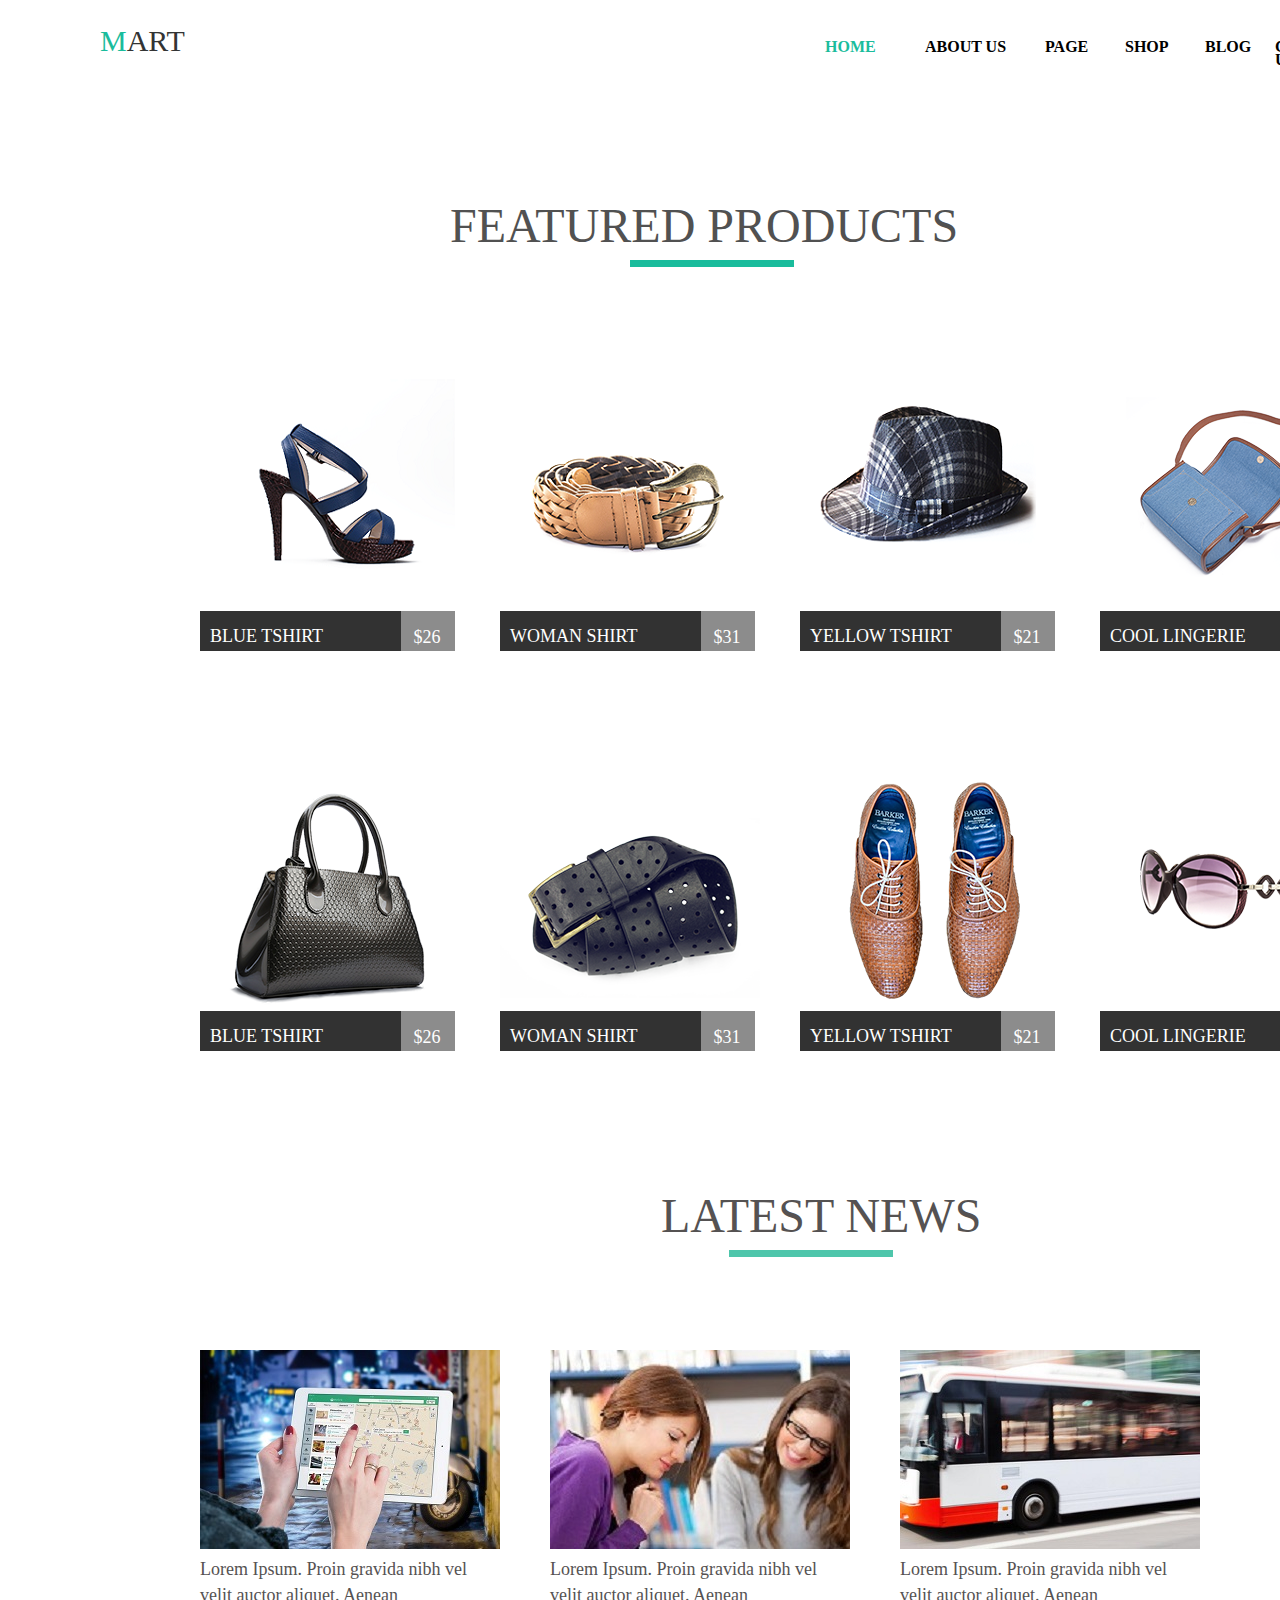
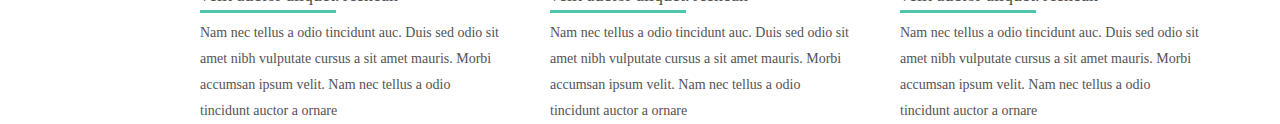
==== commit 859ba44d: "qqq" ====
--- a/index.html
+++ b/index.html
@@ -1,132 +1,115 @@
 <!DOCTYPE html>
-<html lang="en">
+<html lang="ru">
 
 <head>
     <meta charset="UTF-8">
     <meta name="viewport" content="width=device-width, initial-scale=1.0">
     <meta http-equiv="X-UA-Compatible" content="ie=edge">
-    <title>Homework</title>
-    <link rel="stylesheet" href="style.css"></link>
+    <link href="style.css" rel="stylesheet">
+    <title>Homework №4</title>
 </head>
 
 <body>
-    <div class="bx">
-        **********
+    <div class="Home__________About_Us___________page_________s ">
+        <ul>
+            <li class="bl" style="position: absolute;left: 800px;">HOME </li>
+            <li style="position: absolute;left: 900px;">ABOUT US </li>
+            <li style="position:absolute ;left:1020px;">PAGE</li>
+            <li style="position: absolute;left: 1100px;">SHOP </li>
+            <li style="position: absolute;left: 1180px;">BLOG </li>
+            <li style="position: absolute;left: 1250px;">CONTACT US</li>
+        </ul>
     </div>
+    <div class="mart">MART</div>
+    <div class="FEATURED_PRODUCTS">FEATURED PRODUCTS</div>
+    <div class="aaa"></div>
 
-    <div class="_lifestyle">
-        LIFESTYLE
-    </div>
+    <div class="Blue_Tshirt">Blue Tshirt</div>
+    <div class="Rectangle_51"></div>
+    <div class="Rectangle_50"></div>
+    <div class="_26">$26</div>
+    <div class="Rectangle_52"></div>
+    <img src="product1.png" alt="" id="prod1">
 
-    <div class="photodiary">
-        PHOTODIARY
-    </div>
 
-    <div class="music">
-        MUSIC
-    </div>
+    <div class="WOMAN_shirt">WOMAN SHIRT</div>
+    <div class="Rectangle_53"></div>
+    <div class="_31">$31</div>
+    <div class="Rectangle_54"></div>
+    <img src="product2.png" alt="" id="prod2">
 
-    <div class="travel">
-        TRAVEL
-    </div>
 
-    <div class="image1">
-        <img src="image1.png" alt="">
-    </div>
+    <div class="YELLOW_Tshirt">YELLOW TSHIRT</div>
+    <div class="Rectangle_55"></div>
+    <div class="_21">$21</div>
+    <div class="Rectangle_56"></div>
+    <img src="product3.png" alt="" id="prod3">
 
-    <div class="image2">
-        <img src="image2.png" alt="">
-    </div>
 
-    <div class="image3">
-        <img src="image3.png" alt="">
-    </div>
+    <div class="Cool_lingerie">COOL LINGERIE</div>
+    <div class="Rectangle_57"></div>
+    <div class="_56">$56</div>
+    <div class="Rectangle_58"></div>
+    <img src="product4.png" alt="" id="prod4">
 
-    <div class="image4">
-        <img src="image4.png" alt="">
-    </div>
 
-    <div class="image5">
-        <img src="image5.png" alt="">
-    </div>
 
-    <div class="image6">
-        <img src="image6.png" alt="">
-    </div>
 
-    <div class="Lifestyle">
-        LIFESTYLE
-    </div>
 
-    <div class="More_than_just_a_music_festival_">
-        More than just a music festival
-    </div>
 
-    <div class="text1">
-        Lorem ipsum dolor sit amet, consectetur adipisicing elit, sed do eiusmod tempor incididunt ut labore et dolore magna aliqua. Ut enim ad minim veniam, quis nostrud exercitation ullamco laboris nisi ut aliquip ex ea
-    </div>
 
-    <div class="lifestyle">
-        LIFESTYLE
-    </div>
 
-    <div class="Life_tastes_better_with_coffee">
-        Life tastes better with coffee
-    </div>
 
-    <div class="text2">
-        Lorem ipsum dolor sit amet, consectetur adipisicing elit, sed do eiusmod tempor incididunt ut labore et dolore magna aliqua. Ut enim ad minim veniam, quis nostrud exercitation ullamco laboris nisi ut aliquip ex ea
-    </div>
 
-    <div class="photodiary1">
-        PHOTODIARY
-    </div>
+    <div class="Blue_Tshirt1">Blue Tshirt</div>
+    <div class="Rectangle_511"></div>
+    <div class="Rectangle_501"></div>
+    <div class="_261">$26</div>
+    <div class="Rectangle_521"></div>
+    <img src="product5.png" alt="" id="prod11">
 
-    <div class="American_dream">
-        American dream
-    </div>
 
-    <div class="text3">
-        Lorem ipsum dolor sit amet, consectetur adipisicing elit, sed do eiusmod tempor incididunt ut labore et dolore magna aliqua. Ut enim ad minim veniam, quis nostrud exercitation ullamco laboris nisi ut aliquip ex ea
-    </div>
+    <div class="WOMAN_shirt1">WOMAN SHIRT</div>
+    <div class="Rectangle_531"></div>
+    <div class="_311">$31</div>
+    <div class="Rectangle_541"></div>
+    <img src="product6.png" alt="" id="prod21">
 
-    <div class="photodiary2">
-        PHOTODIARY
-    </div>
 
-    <div class="A_day_exploring_the_Alps">
-        A day exploring the Alps
-    </div>
+    <div class="YELLOW_Tshirt1">YELLOW TSHIRT</div>
+    <div class="Rectangle_551"></div>
+    <div class="_211">$21</div>
+    <div class="Rectangle_561"></div>
+    <img src="product7.png" alt="" id="prod31">
 
-    <div class="text4">
-        Lorem ipsum dolor sit amet, consectetur adipisicing elit, sed do eiusmod tempor incididunt ut labore et dolore magna aliqua. Ut enim ad minim veniam, quis nostrud exercitation ullamco laboris nisi ut aliquip ex ea
-    </div>
 
-    <div class="lifestyle1">
-        LIFESTYLE
-    </div>
+    <div class="Cool_lingerie1">COOL LINGERIE</div>
+    <div class="Rectangle_571"></div>
+    <div class="_561">$56</div>
+    <div class="Rectangle_581"></div>
+    <img src="product9.png" alt="" id="prod41">
 
-    <div class="Top_10_song_for_running">
-        Top 10 songs for running
-    </div>
 
-    <div class="text5">
-        Lorem ipsum dolor sit amet, consectetur adipisicing elit, sed do eiusmod tempor incididunt ut labore et dolore magna aliqua. Ut enim ad minim veniam, quis nostrud exercitation ullamco laboris nisi ut aliquip ex ea
-    </div>
 
-    <div class="lifestyle2">
-        LIFESTYLE
-    </div>
+    <div class="LATEST_NEWS">LATEST NEWS</div>
+    <div class="Rectangle_8_copy_3"></div>
+    <img src="ipad-632394_960_720.jpg" class="img1">
+    <div class="news">Nam nec tellus a odio tincidunt auc. Duis sed odio sit amet nibh vulputate cursus a sit amet mauris. Morbi accumsan ipsum velit. Nam nec tellus a odio tincidunt auctor a ornare </div>
+    <div class="Rectangle_35"></div>
+    <div class="news1">Lorem Ipsum. Proin gravida nibh vel velit auctor aliquet. Aenean </div>
 
-    <div class="cold_winter_days">
-        Cold winter days
-    </div>
 
-    <div class="text6">
-        Lorem ipsum dolor sit amet, consectetur adipisicing elit, sed do eiusmod tempor incididunt ut labore et dolore magna aliqua. Ut enim ad minim veniam, quis nostrud exercitation ullamco laboris nisi ut aliquip ex ea
-    </div>
+    <img src="ipad-632394_960_721.jpg" class="img2">
+    <div class="news2">Nam nec tellus a odio tincidunt auc. Duis sed odio sit amet nibh vulputate cursus a sit amet mauris. Morbi accumsan ipsum velit. Nam nec tellus a odio tincidunt auctor a ornare </div>
+    <div class="Rectangle_351"></div>
+    <div class="news3">Lorem Ipsum. Proin gravida nibh vel velit auctor aliquet. Aenean </div>
 
-    <button class="btn"> Load more </button>
+    <img src="ipad-632394_960_722.jpg" class="img3">
+    <div class="news4">Nam nec tellus a odio tincidunt auc. Duis sed odio sit amet nibh vulputate cursus a sit amet mauris. Morbi accumsan ipsum velit. Nam nec tellus a odio tincidunt auctor a ornare </div>
+    <div class="Rectangle_352"></div>
+    <div class="news5">Lorem Ipsum. Proin gravida nibh vel velit auctor aliquet. Aenean </div>
+
+
 </body>
 
-</html>
+</html>--- a/style.css
+++ b/style.css
@@ -1,368 +1,649 @@
-.bx {
-    background: rgb(255, 255, 255);
-    color: rgb(255, 255, 255);
-    height: 77px;
-}
-
-
-._lifestyle {
-    color: rgb(2, 120, 244);
+.Home__________About_Us___________page_________s ul li {
+    display: inline;
+    font-family: "OpenSans";
+    font-weight: bold;
+    text-transform: uppercase;
+    line-height: 0.786;
+    margin: 25px;
+}
+
+.bl {
+    color: rgb( 26, 188, 156)
+}
+
+.mart {
+    font-size: 30px;
+    font-family: "Roboto";
+    color: rgb(51, 52, 52);
+    text-transform: uppercase;
+    line-height: 1.067;
+    position: absolute;
+    left: 100px;
+    top: 25px;
+    width: 78px;
+    height: 21px;
+    z-index: 115;
+}
+
+.mart::first-letter {
+    color: rgb( 26, 188, 156);
+}
+
+.FEATURED_PRODUCTS {
+    font-size: 48px;
+    font-family: "Roboto";
+    color: rgb( 81, 81, 81);
+    text-transform: uppercase;
+    line-height: 0.667;
+    text-align: center;
+    position: absolute;
+    left: 450px;
+    top: 210px;
+    z-index: 110;
+}
+
+.aaa {
+    background-color: rgb( 26, 188, 156);
+    position: absolute;
+    left: 630px;
+    top: 260px;
+    width: 164px;
+    height: 7px;
+    z-index: 109;
+}
+
+._26 {
+    font-size: 18px;
+    font-family: "Roboto";
+    color: rgb( 255, 255, 255);
+    text-transform: uppercase;
+    line-height: 1.778;
+    text-align: center;
+    position: absolute;
+    left: 412px;
+    top: 621px;
+    width: 30px;
+    height: 17px;
+    z-index: 49;
+}
+
+.Rectangle_52 {
+    background-color: rgb( 255, 255, 255);
+    opacity: 0.439;
+    position: absolute;
+    left: 401px;
+    top: 611px;
+    width: 54px;
+    height: 40px;
+    z-index: 48;
+}
+
+.Rectangle_51 {
+    background-color: rgb( 50, 50, 50);
+    position: absolute;
+    left: 200px;
+    top: 611px;
+    width: 255px;
+    height: 40px;
+    z-index: 46;
+}
+
+.Blue_Tshirt {
+    font-size: 18px;
+    font-family: "Roboto";
+    color: rgb( 255, 255, 255);
+    text-transform: uppercase;
+    line-height: 1.778;
+    text-align: left;
+    position: absolute;
+    left: 210px;
+    top: 620px;
+    z-index: 47;
+}
+
+#prod1 {
+    position: absolute;
+    left: 200px;
+    top: 329px;
+    background: rgb(233, 240, 252);
+}
+
+._31 {
+    font-size: 18px;
+    font-family: "Roboto";
+    color: rgb( 255, 255, 255);
+    text-transform: uppercase;
+    line-height: 1.778;
+    text-align: center;
+    position: absolute;
+    left: 712px;
+    top: 621px;
+    width: 30px;
+    height: 17px;
+    z-index: 49;
+}
+
+.Rectangle_54 {
+    background-color: rgb( 255, 255, 255);
+    opacity: 0.439;
+    position: absolute;
+    left: 701px;
+    top: 611px;
+    width: 54px;
+    height: 40px;
+    z-index: 48;
+}
+
+.Rectangle_53 {
+    background-color: rgb( 50, 50, 50);
+    position: absolute;
+    left: 500px;
+    top: 611px;
+    width: 255px;
+    height: 40px;
+    z-index: 46;
+}
+
+.WOMAN_shirt {
+    font-size: 18px;
+    font-family: "Roboto";
+    color: rgb( 255, 255, 255);
+    text-transform: uppercase;
+    line-height: 1.778;
+    text-align: left;
+    position: absolute;
+    left: 510px;
+    top: 620px;
+    z-index: 47;
+}
+
+#prod2 {
+    position: absolute;
+    left: 500px;
+    top: 329px;
+}
+
+._21 {
+    font-size: 18px;
+    font-family: "Roboto";
+    color: rgb( 255, 255, 255);
+    text-transform: uppercase;
+    line-height: 1.778;
+    text-align: center;
+    position: absolute;
+    left: 1012px;
+    top: 621px;
+    width: 30px;
+    height: 17px;
+    z-index: 49;
+}
+
+.Rectangle_56 {
+    background-color: rgb( 255, 255, 255);
+    opacity: 0.439;
+    position: absolute;
+    left: 1001px;
+    top: 611px;
+    width: 54px;
+    height: 40px;
+    z-index: 48;
+}
+
+.Rectangle_55 {
+    background-color: rgb( 50, 50, 50);
+    position: absolute;
+    left: 800px;
+    top: 611px;
+    width: 255px;
+    height: 40px;
+    z-index: 46;
+}
+
+.YELLOW_Tshirt {
+    font-size: 18px;
+    font-family: "Roboto";
+    color: rgb( 255, 255, 255);
+    text-transform: uppercase;
+    line-height: 1.778;
+    text-align: left;
+    position: absolute;
+    left: 810px;
+    top: 620px;
+    z-index: 47;
+}
+
+#prod3 {
+    position: absolute;
+    left: 800px;
+    top: 310px;
+}
+
+._56 {
+    font-size: 18px;
+    font-family: "Roboto";
+    color: rgb( 255, 255, 255);
+    text-transform: uppercase;
+    line-height: 1.778;
+    text-align: center;
+    position: absolute;
+    left: 1312px;
+    top: 621px;
+    width: 30px;
+    height: 17px;
+    z-index: 49;
+}
+
+.Rectangle_58 {
+    background-color: rgb( 255, 255, 255);
+    opacity: 0.439;
+    position: absolute;
+    left: 1301px;
+    top: 611px;
+    width: 54px;
+    height: 40px;
+    z-index: 48;
+}
+
+.Rectangle_57 {
+    background-color: rgb( 50, 50, 50);
+    position: absolute;
+    left: 1100px;
+    top: 611px;
+    width: 255px;
+    height: 40px;
+    z-index: 46;
+}
+
+.Cool_lingerie {
+    font-size: 18px;
+    font-family: "Roboto";
+    color: rgb( 255, 255, 255);
+    text-transform: uppercase;
+    line-height: 1.778;
+    text-align: left;
+    position: absolute;
+    left: 1110px;
+    top: 620px;
+    z-index: 47;
+}
+
+#prod4 {
+    position: absolute;
+    left: 1100px;
+    top: 310px;
+}
+
+._261 {
+    font-size: 18px;
+    font-family: "Roboto";
+    color: rgb( 255, 255, 255);
+    text-transform: uppercase;
+    line-height: 1.778;
+    text-align: center;
+    position: absolute;
+    left: 412px;
+    top: 1021px;
+    width: 30px;
+    height: 17px;
+    z-index: 49;
+}
+
+.Rectangle_521 {
+    background-color: rgb( 255, 255, 255);
+    opacity: 0.439;
+    position: absolute;
+    left: 401px;
+    top: 1011px;
+    width: 54px;
+    height: 40px;
+    z-index: 48;
+}
+
+.Rectangle_511 {
+    background-color: rgb( 50, 50, 50);
+    position: absolute;
+    left: 200px;
+    top: 1011px;
+    width: 255px;
+    height: 40px;
+    z-index: 46;
+}
+
+.Blue_Tshirt1 {
+    font-size: 18px;
+    font-family: "Roboto";
+    color: rgb( 255, 255, 255);
+    text-transform: uppercase;
+    line-height: 1.778;
+    text-align: left;
+    position: absolute;
+    left: 210px;
+    top: 1020px;
+    z-index: 47;
+}
+
+#prod11 {
+    position: absolute;
+    left: 200px;
+    top: 729px;
+}
+
+._311 {
+    font-size: 18px;
+    font-family: "Roboto";
+    color: rgb( 255, 255, 255);
+    text-transform: uppercase;
+    line-height: 1.778;
+    text-align: center;
+    position: absolute;
+    left: 712px;
+    top: 1021px;
+    width: 30px;
+    height: 17px;
+    z-index: 49;
+}
+
+.Rectangle_541 {
+    background-color: rgb( 255, 255, 255);
+    opacity: 0.439;
+    position: absolute;
+    left: 701px;
+    top: 1011px;
+    width: 54px;
+    height: 40px;
+    z-index: 48;
+}
+
+.Rectangle_531 {
+    background-color: rgb( 50, 50, 50);
+    position: absolute;
+    left: 500px;
+    top: 1011px;
+    width: 255px;
+    height: 40px;
+    z-index: 46;
+}
+
+.WOMAN_shirt1 {
+    font-size: 18px;
+    font-family: "Roboto";
+    color: rgb( 255, 255, 255);
+    text-transform: uppercase;
+    line-height: 1.778;
+    text-align: left;
+    position: absolute;
+    left: 510px;
+    top: 1020px;
+    z-index: 47;
+}
+
+#prod21 {
+    position: absolute;
+    left: 500px;
+    top: 729px;
+}
+
+._211 {
+    font-size: 18px;
+    font-family: "Roboto";
+    color: rgb( 255, 255, 255);
+    text-transform: uppercase;
+    line-height: 1.778;
+    text-align: center;
+    position: absolute;
+    left: 1012px;
+    top: 1021px;
+    width: 30px;
+    height: 17px;
+    z-index: 49;
+}
+
+.Rectangle_561 {
+    background-color: rgb( 255, 255, 255);
+    opacity: 0.439;
+    position: absolute;
+    left: 1001px;
+    top: 1011px;
+    width: 54px;
+    height: 40px;
+    z-index: 48;
+}
+
+.Rectangle_551 {
+    background-color: rgb( 50, 50, 50);
+    position: absolute;
+    left: 800px;
+    top: 1011px;
+    width: 255px;
+    height: 40px;
+    z-index: 46;
+}
+
+.YELLOW_Tshirt1 {
+    font-size: 18px;
+    font-family: "Roboto";
+    color: rgb( 255, 255, 255);
+    text-transform: uppercase;
+    line-height: 1.778;
+    text-align: left;
+    position: absolute;
+    left: 810px;
+    top: 1020px;
+    z-index: 47;
+}
+
+#prod31 {
+    position: absolute;
+    left: 800px;
+    top: 710px;
+}
+
+._561 {
+    font-size: 18px;
+    font-family: "Roboto";
+    color: rgb( 255, 255, 255);
+    text-transform: uppercase;
+    line-height: 1.778;
+    text-align: center;
+    position: absolute;
+    left: 1312px;
+    top: 1021px;
+    width: 30px;
+    height: 17px;
+    z-index: 49;
+}
+
+.Rectangle_581 {
+    background-color: rgb( 255, 255, 255);
+    opacity: 0.439;
+    position: absolute;
+    left: 1301px;
+    top: 1011px;
+    width: 54px;
+    height: 40px;
+    z-index: 48;
+}
+
+.Rectangle_571 {
+    background-color: rgb( 50, 50, 50);
+    position: absolute;
+    left: 1100px;
+    top: 1011px;
+    width: 255px;
+    height: 40px;
+    z-index: 46;
+}
+
+.Cool_lingerie1 {
+    font-size: 18px;
+    font-family: "Roboto";
+    color: rgb( 255, 255, 255);
+    text-transform: uppercase;
+    line-height: 1.778;
+    text-align: left;
+    position: absolute;
+    left: 1110px;
+    top: 1020px;
+    z-index: 47;
+}
+
+#prod41 {
+    position: absolute;
+    left: 1100px;
+    top: 710px;
+}
+
+.LATEST_NEWS {
+    font-size: 48px;
+    font-family: "Roboto";
+    color: rgb( 85, 82, 82);
+    text-transform: uppercase;
+    line-height: 0.667;
+    text-align: center;
+    position: absolute;
+    left: 661px;
+    top: 1200px;
+    z-index: 38;
+}
+
+.Rectangle_8_copy_3 {
+    background-color: rgb( 78, 198, 171);
+    position: absolute;
+    left: 729px;
+    top: 1250px;
+    width: 164px;
+    height: 7px;
+    z-index: 37;
+}
+
+.img1 {
+    position: absolute;
+    top: 1350px;
+    left: 200px;
+}
+
+.news {
     font-size: 14px;
     font-family: "Times New Roman";
-    text-transform: uppercase;
-    line-height: 1.714;
-    text-align: center;
-    position: absolute;
-    left: 313px;
-    top: 76px;
-    width: 74px;
-    height: 10px;
-    z-index: 70;
-}
-
-.photodiary {
+    color: rgb( 85, 82, 82);
+    line-height: 1.857;
+    position: absolute;
+    left: 200px;
+    top: 1620px;
+    width: 300px;
+    height: 62px;
+    z-index: 32;
+}
+
+.Rectangle_35 {
+    background-color: rgb( 78, 198, 171);
+    position: absolute;
+    left: 200px;
+    top: 1610px;
+    width: 136px;
+    height: 3px;
+    z-index: 30;
+}
+
+.news1 {
+    font-size: 18px;
+    font-family: "OpenSans";
+    color: rgb( 85, 82, 82);
+    line-height: 1.444;
+    position: absolute;
+    left: 200px;
+    top: 1557px;
+    width: 301px;
+    height: 44px;
+    z-index: 31;
+}
+
+.img2 {
+    position: absolute;
+    top: 1350px;
+    left: 550px;
+}
+
+.news2 {
     font-size: 14px;
     font-family: "Times New Roman";
-    color: rgb( 98, 98, 98);
-    text-transform: uppercase;
-    line-height: 1.714;
-    text-align: center;
-    position: absolute;
-    left: 504px;
-    top: 76px;
-    width: 90px;
-    height: 10px;
-    z-index: 69;
-}
-
-.music {
+    color: rgb( 85, 82, 82);
+    line-height: 1.857;
+    position: absolute;
+    left: 550px;
+    top: 1620px;
+    width: 300px;
+    height: 62px;
+    z-index: 32;
+}
+
+.Rectangle_351 {
+    background-color: rgb( 78, 198, 171);
+    position: absolute;
+    left: 550px;
+    top: 1610px;
+    width: 136px;
+    height: 3px;
+    z-index: 30;
+}
+
+.news3 {
+    font-size: 18px;
+    font-family: "OpenSans";
+    color: rgb( 85, 82, 82);
+    line-height: 1.444;
+    position: absolute;
+    left: 550px;
+    top: 1557px;
+    width: 301px;
+    height: 44px;
+    z-index: 31;
+}
+
+.img2 {
+    position: absolute;
+    top: 1350px;
+    left: 550px;
+}
+
+.img3 {
+    position: absolute;
+    top: 1350px;
+    left: 900px;
+}
+
+.news4 {
     font-size: 14px;
     font-family: "Times New Roman";
-    color: rgb( 98, 98, 98);
-    text-transform: uppercase;
-    line-height: 1.714;
-    text-align: center;
-    position: absolute;
-    left: 695px;
-    top: 76px;
-    width: 45px;
-    height: 10px;
-    z-index: 68;
-}
-
-.travel {
-    font-size: 14px;
-    font-family: "Times New Roman";
-    color: rgb( 98, 98, 98);
-    text-transform: uppercase;
-    line-height: 1.714;
-    text-align: center;
-    position: absolute;
-    left: 833px;
-    top: 76px;
-    width: 54px;
-    height: 10px;
-    z-index: 67;
-}
-
-.image1 {
-    position: absolute;
-    left: 115px;
-    top: 192px;
-    width: 420px;
-    height: 280px;
-    z-index: 62;
-}
-
-.image2 {
-    position: absolute;
-    left: 630px;
-    top: 192px;
-    width: 422px;
-    height: 321px;
-    z-index: 53;
-}
-
-.image3 {
-    position: absolute;
-    left: 115px;
-    top: 700px;
-    width: 488px;
-    height: 326px;
-    z-index: 42;
-}
-
-.image4 {
-    position: absolute;
-    left: 630px;
-    top: 700px;
-    width: 420px;
-    height: 298px;
-    z-index: 33;
-}
-
-.image5 {
-    position: absolute;
-    left: 115px;
-    top: 1150px;
-    width: 431px;
-    height: 647px;
-    z-index: 22;
-}
-
-.image6 {
-    position: absolute;
-    left: 630px;
-    top: 1150px;
-    width: 453px;
-    height: 316px;
-    z-index: 13;
-}
-
-.Lifestyle {
-    font-size: 14px;
-    font-family: "Ubuntu";
-    color: rgb( 180, 173, 158);
-    text-transform: uppercase;
-    position: absolute;
-    left: 115px;
-    top: 503px;
-    width: 63px;
-    height: 11px;
-    z-index: 59;
-}
-
-.More_than_just_a_music_festival_ {
-    font-size: 30px;
-    font-family: "PlayfairDisplay";
-    color: rgb( 98, 98, 98);
-    position: absolute;
-    left: 115px;
-    top: 542px;
-    width: 407px;
-    height: 30px;
-    z-index: 58;
-}
-
-.text1 {
-    font-size: 14px;
-    font-family: "PlayfairDisplay";
-    color: rgb( 98, 98, 98);
-    line-height: 1.714;
-    text-align: left;
-    position: absolute;
-    left: 115px;
-    top: 606px;
-    width: 414px;
-    height: 63px;
-    z-index: 57;
-}
-
-.lifestyle {
-    font-size: 14px;
-    font-family: "Ubuntu";
-    color: rgb( 180, 173, 158);
-    text-transform: uppercase;
-    position: absolute;
-    left: 630px;
-    top: 503px;
-    width: 63px;
-    height: 11px;
-    z-index: 50;
-}
-
-.Life_tastes_better_with_coffee {
-    font-size: 30px;
-    font-family: "PlayfairDisplay";
-    color: rgb( 98, 98, 98);
-    position: absolute;
-    left: 630px;
-    top: 542px;
-    width: 377px;
-    height: 25px;
-    z-index: 49;
-}
-
-.text2 {
-    font-size: 14px;
-    font-family: "Times New Roman";
-    color: rgb( 98, 98, 98);
-    line-height: 1.714;
-    text-align: left;
-    position: absolute;
-    left: 629px;
-    top: 607px;
-    width: 405px;
-    height: 61px;
-    z-index: 48;
-}
-
-.photodiary1 {
-    font-size: 14px;
-    font-family: "Ubuntu";
-    color: rgb( 180, 173, 158);
-    text-transform: uppercase;
-    position: absolute;
-    left: 115px;
-    top: 1000px;
-    width: 85px;
-    height: 11px;
-    z-index: 39;
-}
-
-.American_dream {
-    font-size: 30px;
-    font-family: "PlayfairDisplay";
-    color: rgb( 98, 98, 98);
-    position: absolute;
-    left: 115px;
-    top: 1020px;
-    width: 226px;
-    height: 25px;
-    z-index: 38;
-}
-
-.text3 {
-    font-size: 14px;
-    font-family: "PlayfairDisplay";
-    color: rgb( 98, 98, 98);
-    line-height: 1.714;
-    text-align: left;
-    position: absolute;
-    left: 115px;
-    top: 1080px;
-    width: 414px;
-    height: 63px;
-    z-index: 37;
-}
-
-.photodiary2 {
-    font-size: 14px;
-    font-family: "Ubuntu";
-    color: rgb( 180, 173, 158);
-    text-transform: uppercase;
-    position: absolute;
-    left: 630px;
-    top: 1000px;
-    width: 85px;
-    height: 11px;
+    color: rgb( 85, 82, 82);
+    line-height: 1.857;
+    position: absolute;
+    left: 900px;
+    top: 1620px;
+    width: 300px;
+    height: 62px;
+    z-index: 32;
+}
+
+.Rectangle_352 {
+    background-color: rgb( 78, 198, 171);
+    position: absolute;
+    left: 900px;
+    top: 1610px;
+    width: 136px;
+    height: 3px;
     z-index: 30;
 }
 
-.A_day_exploring_the_Alps {
-    font-size: 30px;
-    font-family: "PlayfairDisplay";
-    color: rgb( 98, 98, 98);
-    position: absolute;
-    left: 628px;
-    top: 1020px;
-    width: 324px;
-    height: 30px;
-    z-index: 29;
-}
-
-.text4 {
-    font-size: 14px;
-    font-family: "PlayfairDisplay";
-    color: rgb( 98, 98, 98);
-    line-height: 1.714;
-    text-align: left;
-    position: absolute;
-    left: 629px;
-    top: 1080px;
-    width: 414px;
-    height: 63px;
-    z-index: 28;
-}
-
-.lifestyle1 {
-    font-size: 14px;
-    font-family: "Ubuntu";
-    color: rgb( 180, 173, 158);
-    text-transform: uppercase;
-    position: absolute;
-    left: 115px;
-    top: 1450px;
-    width: 63px;
-    height: 11px;
-    z-index: 19;
-}
-
-.Top_10_song_for_running {
-    font-size: 30px;
-    font-family: "PlayfairDisplay";
-    color: rgb( 98, 98, 98);
-    position: absolute;
-    left: 115px;
-    top: 1470px;
-    width: 321px;
-    height: 30px;
-    z-index: 18;
-}
-
-.text5 {
-    font-size: 14px;
-    font-family: "PlayfairDisplay";
-    color: rgb( 98, 98, 98);
-    line-height: 1.714;
-    text-align: left;
-    position: absolute;
-    left: 115px;
-    top: 1530px;
-    width: 414px;
-    height: 63px;
-    z-index: 17;
-}
-
-.lifestyle2 {
-    font-size: 14px;
-    font-family: "Ubuntu";
-    color: rgb( 180, 173, 158);
-    text-transform: uppercase;
-    position: absolute;
-    left: 630px;
-    top: 1450px;
-    width: 63px;
-    height: 11px;
-    z-index: 19;
-}
-
-.cold_winter_days {
-    font-size: 30px;
-    font-family: "PlayfairDisplay";
-    color: rgb( 98, 98, 98);
-    position: absolute;
-    left: 630px;
-    top: 1470px;
-    width: 321px;
-    height: 30px;
-    z-index: 18;
-}
-
-.text6 {
-    font-size: 14px;
-    font-family: "PlayfairDisplay";
-    color: rgb( 98, 98, 98);
-    line-height: 1.714;
-    text-align: left;
-    position: absolute;
-    left: 630px;
-    top: 1530px;
-    width: 414px;
-    height: 63px;
-    z-index: 17;
-}
-
-.btn {
-    border-width: 1px;
-    border-color: rgb( 98, 98, 98);
-    border-style: solid;
-    background: white;
-    position: absolute;
-    text-align: center;
-    left: 507px;
-    top: 1700px;
-    width: 162px;
-    height: 58px;
-    z-index: 3;
-} 
+.news5 {
+    font-size: 18px;
+    font-family: "OpenSans";
+    color: rgb( 85, 82, 82);
+    line-height: 1.444;
+    position: absolute;
+    left: 900px;
+    top: 1557px;
+    width: 301px;
+    height: 44px;
+    z-index: 31;
+}